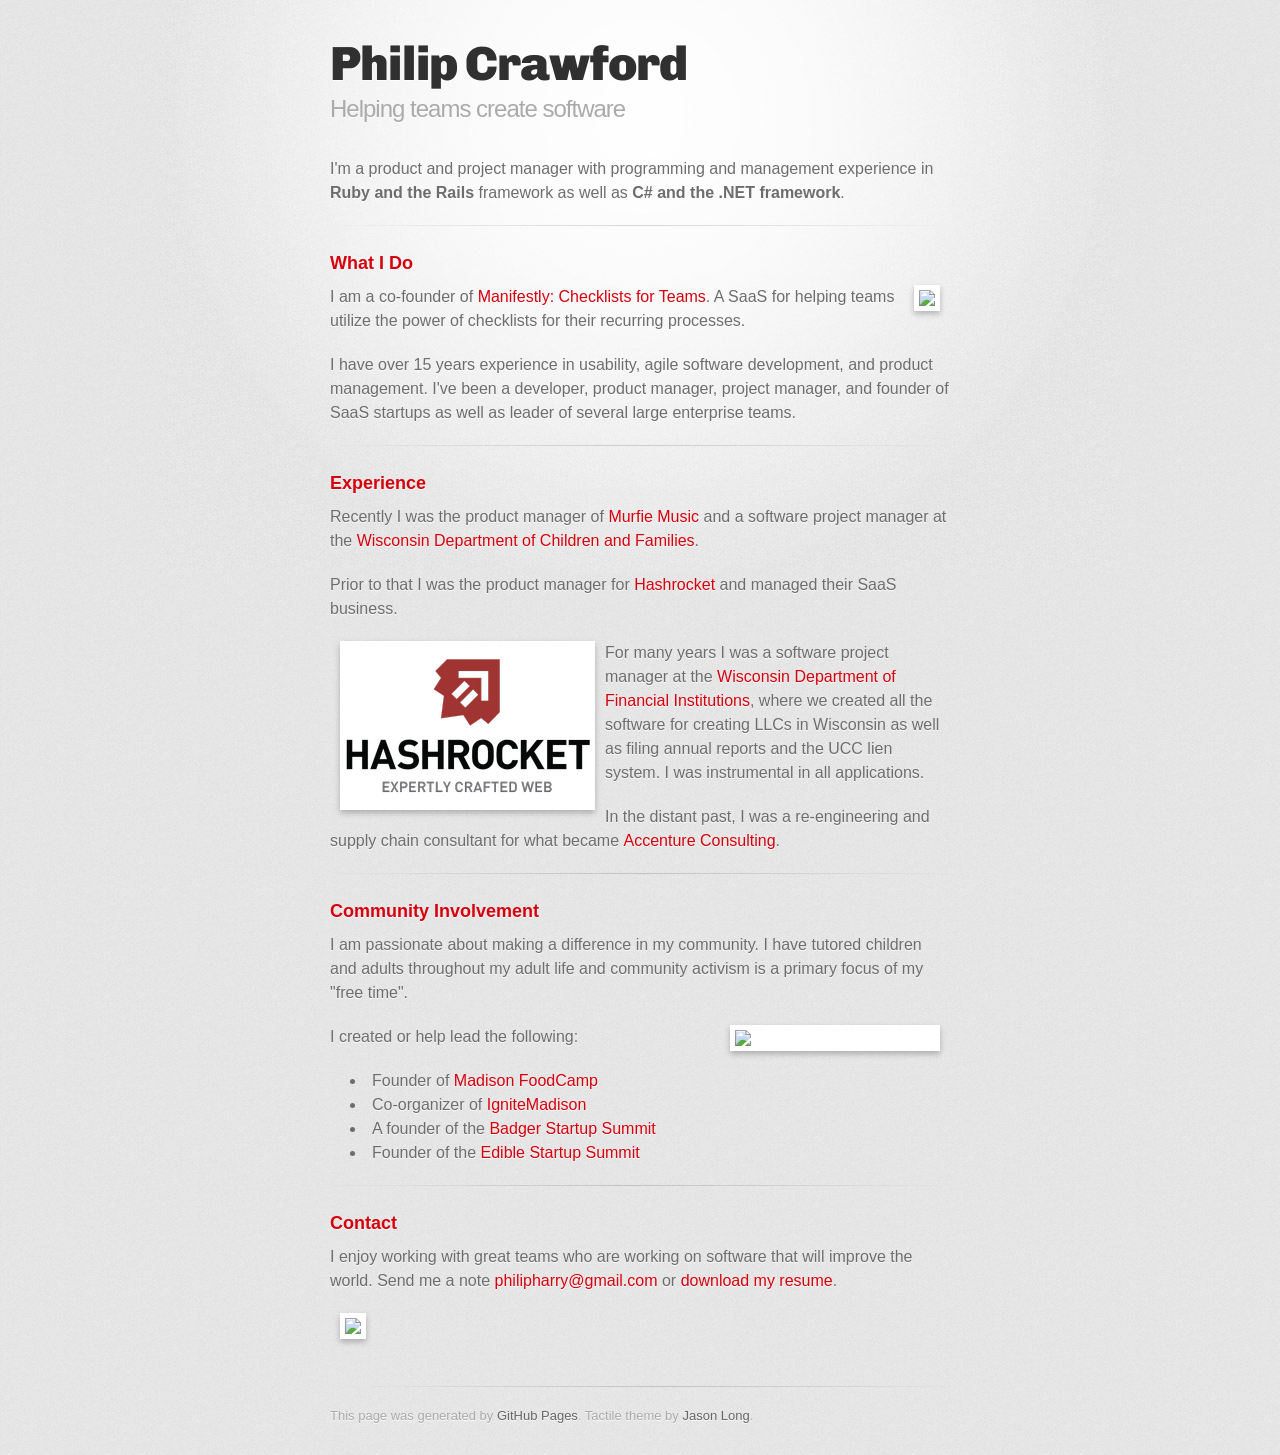
==== index.html @ 75bfcc60 "Update index.html" ====
<!DOCTYPE html>
<html>
  <head>
    <meta charset='utf-8'>
    <title>Philip H. Crawford</title>
    <meta name="description" content="Philip Crawford is a software product manager with experience building SaaS businesses and managing software development teams." />
    <meta http-equiv="X-UA-Compatible" content="chrome=1">
    <link href='https://fonts.googleapis.com/css?family=Chivo:900' rel='stylesheet' type='text/css'>
    <link rel="stylesheet" type="text/css" href="stylesheets/stylesheet.css" media="screen" />
    <link rel="stylesheet" type="text/css" href="stylesheets/pygment_trac.css" media="screen" />
    <link rel="stylesheet" type="text/css" href="stylesheets/print.css" media="print" />
    <!--[if lt IE 9]>
    <script src="//html5shiv.googlecode.com/svn/trunk/html5.js"></script>
    <![endif]-->
    <title>Philip Crawford</title>
    <style type="text/css">
    .polaroid {
      -webkit-transition: -webkit-transform .15s linear;
      -webkit-box-shadow: 0 3px 6px rgba(0,0,0,.25);
      -moz-box-shadow: 0 3px 6px rgba(0,0,0,.25);
      margin: 0 10px;
      padding: 5px;
      background-color: white;
    }
    </style>
  </head>

  <body>
    <div id="container">
      <div class="inner">

        <header>
          <h1>Philip Crawford</h1>
          <h2>Helping teams create software</h2>
        </header>

        <section id="main_content">


<p>I'm a product and project manager with programming and management experience in <strong>Ruby and the Rails</strong> framework as well as <strong>C# and the .NET framework</strong>.</p>
        </section>

        <hr>
        <section id="knowledge">
          <h3>
<a name="welcome" class="anchor" href="#welcome"><span class="octicon octicon-link"></span></a>What I Do</h3>
<a href="http://manifest.ly"><img class="polaroid" src="//s3.amazonaws.com/manifestly-assets/clipboard-logo.png" style="float:right"/></a>
<p>I am a co-founder of <a href="http://manifest.ly">Manifestly: Checklists for Teams</a>.  A SaaS for helping teams utilize the power of checklists for 
  their recurring processes.</p>
  <p>I have over 15 years experience in usability, agile software development, and product management.  I've been a developer, product manager, project manager, and founder of SaaS startups as well as leader of several large enterprise teams.</p>


        </section>

        <hr>
        <section id="experience">
          <h3>
<a name="welcome" class="anchor" href="#welcome"><span class="octicon octicon-link"></span></a>Experience</h3>

<p>Recently I was the product manager of <a href="https://www.murfie.com">Murfie Music</a> and a software project manager at the <a href="http://dcf.wi.gov">Wisconsin Department of Children and Families</a>.</p>
<p>Prior to that I was the product manager for <a href="http://hashrocket.com">Hashrocket</a> and managed their SaaS business.<p>
<a href="http://hashrocket.com"><img class="polaroid" src="/images/hashrocket.png" style="float:left"/></a>
<p>For many years I was a software project manager at the <a href="http://wdfi.org">Wisconsin Department of Financial Institutions</a>, where we created all the software for creating LLCs in Wisconsin as well as filing annual reports and the UCC lien system.  I was instrumental in all applications.</p>
<p>In the distant past, I was a re-engineering and supply chain consultant for what became <a href="http://accenture.com">Accenture Consulting</a>.</p>
        </section>

        <hr>
        <section id="experience">
          <h3>
<a name="welcome" class="anchor" href="#welcome"><span class="octicon octicon-link"></span></a>Community Involvement</h3>

<p>I am passionate about making a difference in my community.  I have tutored children and adults throughout my adult life and community activism is a primary focus of my "free time".</p>
<a href="http://www.madisonfoodcamp.org/"><img class="polaroid" src="//www.madisonfoodcamp.org/wp-content/uploads/2013/02/foodcamp_logo.png" width="200" style="float:right"/></a>
<p>I created or help lead the following:
  <ul>
    <li>Founder of <a href="http://madisonfoodcamp.org">Madison FoodCamp</a></li>
    <li>Co-organizer of <a href="http://IgniteMadison.org">IgniteMadison</a></li>
    <li>A founder of the <a href="http://badgerstartup.com/">Badger Startup Summit</a></li>
    <li>Founder of the <a href="http://ediblestartup.com/">Edible Startup Summit</a></li>
  </ul>
</p>
        </section>
        <hr>

        <section id="experience">
          <h3>
<a name="welcome" class="anchor" href="#welcome"><span class="octicon octicon-link"></span></a>Contact</h3>

<p>I enjoy working with great teams who are working on software that will improve the world. Send me a note <a href="mailto:philipharry@gmail.com">philipharry@gmail.com</a> or <a href="philip_crawford_resume.pdf">download my resume</a>.

</p>
<p><img class="polaroid" src="https://1.gravatar.com/avatar/c2364a84209fd7f40a9d77e5b11d5d2f?d=https%3A%2F%2Fidenticons.github.com%2F52bfa4d6570bb8d6271bb1e78f1464d7.png&r=x&s=330"/>
        </section>
        <footer>
          This page was generated by <a href="http://pages.github.com">GitHub Pages</a>. Tactile theme by <a href="https://twitter.com/jasonlong">Jason Long</a>.
        </footer>


      </div>
    </div>
  </body>
</html>
---- stylesheets/stylesheet.css ----
/* http://meyerweb.com/eric/tools/css/reset/
   v2.0 | 20110126
   License: none (public domain)
*/
html, body, div, span, applet, object, iframe,
h1, h2, h3, h4, h5, h6, p, blockquote, pre,
a, abbr, acronym, address, big, cite, code,
del, dfn, em, img, ins, kbd, q, s, samp,
small, strike, strong, sub, sup, tt, var,
b, u, i, center,
dl, dt, dd, ol, ul, li,
fieldset, form, label, legend,
table, caption, tbody, tfoot, thead, tr, th, td,
article, aside, canvas, details, embed,
figure, figcaption, footer, header, hgroup,
menu, nav, output, ruby, section, summary,
time, mark, audio, video {
	margin: 0;
	padding: 0;
	border: 0;
	font-size: 100%;
	font: inherit;
	vertical-align: baseline;
}
/* HTML5 display-role reset for older browsers */
article, aside, details, figcaption, figure,
footer, header, hgroup, menu, nav, section {
	display: block;
}
body {
	line-height: 1;
}
ol, ul {
	list-style: none;
}
blockquote, q {
	quotes: none;
}
blockquote:before, blockquote:after,
q:before, q:after {
	content: '';
	content: none;
}
table {
	border-collapse: collapse;
	border-spacing: 0;
}

/* LAYOUT STYLES */
body {
  font-size: 1em;
  line-height: 1.5;
  background: #e7e7e7 url(../images/body-bg.png) 0 0 repeat;
  font-family: 'Helvetica Neue', Helvetica, Arial, serif;
  text-shadow: 0 1px 0 rgba(255, 255, 255, 0.8);
  color: #6d6d6d;
}

a {
  color: #d5000d;
}
a:hover {
  color: #c5000c;
}

header {
  padding-top: 35px;
  padding-bottom: 25px;
}

header h1 {
  font-family: 'Chivo', 'Helvetica Neue', Helvetica, Arial, serif; font-weight: 900;
  letter-spacing: -1px;
  font-size: 48px;
  color: #303030;
  line-height: 1.2;
}

header h2 {
  letter-spacing: -1px;
  font-size: 24px;
  color: #aaa;
  font-weight: normal;
  line-height: 1.3;
}

#container {
  background: transparent url(../images/highlight-bg.jpg) 50% 0 no-repeat;
  min-height: 595px;
}

.inner {
  width: 620px;
  margin: 0 auto;
}

#container .inner img {
  max-width: 100%;
}

#downloads {
  margin-bottom: 40px;
}

a.button {
  -moz-border-radius: 30px;
  -webkit-border-radius: 30px;
  border-radius: 30px;
  border-top: solid 1px #cbcbcb;
  border-left: solid 1px #b7b7b7;
  border-right: solid 1px #b7b7b7;
  border-bottom: solid 1px #b3b3b3;
  color: #303030;
  line-height: 25px;
  font-weight: bold;
  font-size: 15px;
  padding: 12px 8px 12px 8px;
  display: block;
  float: left;
  width: 179px;
  margin-right: 14px;
  background: #fdfdfd; /* Old browsers */
  background: -moz-linear-gradient(top,  #fdfdfd 0%, #f2f2f2 100%); /* FF3.6+ */
  background: -webkit-gradient(linear, left top, left bottom, color-stop(0%,#fdfdfd), color-stop(100%,#f2f2f2)); /* Chrome,Safari4+ */
  background: -webkit-linear-gradient(top,  #fdfdfd 0%,#f2f2f2 100%); /* Chrome10+,Safari5.1+ */
  background: -o-linear-gradient(top,  #fdfdfd 0%,#f2f2f2 100%); /* Opera 11.10+ */
  background: -ms-linear-gradient(top,  #fdfdfd 0%,#f2f2f2 100%); /* IE10+ */
  background: linear-gradient(top,  #fdfdfd 0%,#f2f2f2 100%); /* W3C */
  filter: progid:DXImageTransform.Microsoft.gradient( startColorstr='#fdfdfd', endColorstr='#f2f2f2',GradientType=0 ); /* IE6-9 */
  -webkit-box-shadow: 10px 10px 5px #888;
  -moz-box-shadow: 10px 10px 5px #888;
  box-shadow: 0px 1px 5px #e8e8e8;
}
a.button:hover {
  border-top: solid 1px #b7b7b7;
  border-left: solid 1px #b3b3b3;
  border-right: solid 1px #b3b3b3;
  border-bottom: solid 1px #b3b3b3;
  background: #fafafa; /* Old browsers */
  background: -moz-linear-gradient(top,  #fdfdfd 0%, #f6f6f6 100%); /* FF3.6+ */
  background: -webkit-gradient(linear, left top, left bottom, color-stop(0%,#fdfdfd), color-stop(100%,#f6f6f6)); /* Chrome,Safari4+ */
  background: -webkit-linear-gradient(top,  #fdfdfd 0%,#f6f6f6 100%); /* Chrome10+,Safari5.1+ */
  background: -o-linear-gradient(top,  #fdfdfd 0%,#f6f6f6 100%); /* Opera 11.10+ */
  background: -ms-linear-gradient(top,  #fdfdfd 0%,#f6f6f6 100%); /* IE10+ */
  background: linear-gradient(top,  #fdfdfd 0%,#f6f6f6, 100%); /* W3C */
  filter: progid:DXImageTransform.Microsoft.gradient( startColorstr='#fdfdfd', endColorstr='#f6f6f6',GradientType=0 ); /* IE6-9 */
}

a.button span {
  padding-left: 50px;
  display: block;
  height: 23px;
}

#download-zip span {
  background: transparent url(../images/zip-icon.png) 12px 50% no-repeat;
}
#download span {
  background: transparent url(../images/download.gif) 12px 50% no-repeat;
}
#view-on-github span {
  background: transparent url(../images/octocat-icon.png) 12px 50% no-repeat;
}
#view-on-github {
  margin-right: 0;
}

code, pre {
  font-family: Monaco, "Bitstream Vera Sans Mono", "Lucida Console", Terminal;
  color: #222;
  margin-bottom: 30px;
  font-size: 14px;
}

code {
  background-color: #f2f2f2;
  border: solid 1px #ddd;
  padding: 0 3px;
}

pre {
  padding: 20px;
  background: #303030;
  color: #f2f2f2;
  text-shadow: none;
  overflow: auto;
}
pre code {
  color: #f2f2f2;
  background-color: #303030;
  border: none;
  padding: 0;
}

ul, ol, dl {
  margin-bottom: 20px;
}


/* COMMON STYLES */

hr {
  height: 1px;
  line-height: 1px;
  margin-top: 1em;
  padding-bottom: 1em;
  border: none;
  background: transparent url('../images/hr.png') 50% 0 no-repeat;
}

strong {
  font-weight: bold;
}

em {
  font-style: italic;
}

table {
  width: 100%;
  border: 1px solid #ebebeb;
}

th {
  font-weight: 500;
}

td {
  border: 1px solid #ebebeb;
  text-align: center;
  font-weight: 300;
}

form {
  background: #f2f2f2;
  padding: 20px;

}


/* GENERAL ELEMENT TYPE STYLES */

h1 {
  font-size: 32px;
}

h2 {
  font-size: 22px;
  font-weight: bold;
  color: #303030;
  margin-bottom: 8px;
}

h3 {
  color: #d5000d;
  font-size: 18px;
  font-weight: bold;
  margin-bottom: 8px;
}

h4 {
  font-size: 16px;
  color: #303030;
  font-weight: bold;
}

h5 {
  font-size: 1em;
  color: #303030;
}

h6 {
  font-size: .8em;
  color: #303030;
}

p {
  font-weight: 300;
  margin-bottom: 20px;
}

a {
  text-decoration: none;
}

p a {
  font-weight: 400;
}

blockquote {
  font-size: 1.6em;
  border-left: 10px solid #e9e9e9;
  margin-bottom: 20px;
  padding: 0 0 0 30px;
}

ul li {
  list-style: disc inside;
  padding-left: 20px;
}

ol li {
  list-style: decimal inside;
  padding-left: 3px;
}

dl dt {
  color: #303030;
}

footer {
  background: transparent url('../images/hr.png') 0 0 no-repeat;
  margin-top: 40px;
  padding-top: 20px;
  padding-bottom: 30px;
  font-size: 13px;
  color: #aaa;
}

footer a {
  color: #666;
}
footer a:hover {
  color: #444;
}

/* MISC */
.clearfix:after {
  clear: both;
  content: '.';
  display: block;
  visibility: hidden;
  height: 0;
}

.clearfix {display: inline-block;}
* html .clearfix {height: 1%;}
.clearfix {display: block;}

/* #Media Queries
================================================== */

/* Smaller than standard 960 (devices and browsers) */
@media only screen and (max-width: 959px) {}

/* Tablet Portrait size to standard 960 (devices and browsers) */
@media only screen and (min-width: 768px) and (max-width: 959px) {}

/* All Mobile Sizes (devices and browser) */
@media only screen and (max-width: 767px) {
  header {
    padding-top: 10px;
    padding-bottom: 10px;
  }
  #downloads {
    margin-bottom: 25px;
  }
  #download-zip, #download-tar-gz {
    display: none;
  }
  .inner {
    width: 94%;
    margin: 0 auto;
  }
}

/* Mobile Landscape Size to Tablet Portrait (devices and browsers) */
@media only screen and (min-width: 480px) and (max-width: 767px) {}

/* Mobile Portrait Size to Mobile Landscape Size (devices and browsers) */
@media only screen and (max-width: 479px) {}
---- stylesheets/pygment_trac.css ----
.highlight  { background: #ffffff; }
.highlight .c { color: #999988; font-style: italic } /* Comment */
.highlight .err { color: #a61717; background-color: #e3d2d2 } /* Error */
.highlight .k { font-weight: bold } /* Keyword */
.highlight .o { font-weight: bold } /* Operator */
.highlight .cm { color: #999988; font-style: italic } /* Comment.Multiline */
.highlight .cp { color: #999999; font-weight: bold } /* Comment.Preproc */
.highlight .c1 { color: #999988; font-style: italic } /* Comment.Single */
.highlight .cs { color: #999999; font-weight: bold; font-style: italic } /* Comment.Special */
.highlight .gd { color: #000000; background-color: #ffdddd } /* Generic.Deleted */
.highlight .gd .x { color: #000000; background-color: #ffaaaa } /* Generic.Deleted.Specific */
.highlight .ge { font-style: italic } /* Generic.Emph */
.highlight .gr { color: #aa0000 } /* Generic.Error */
.highlight .gh { color: #999999 } /* Generic.Heading */
.highlight .gi { color: #000000; background-color: #ddffdd } /* Generic.Inserted */
.highlight .gi .x { color: #000000; background-color: #aaffaa } /* Generic.Inserted.Specific */
.highlight .go { color: #888888 } /* Generic.Output */
.highlight .gp { color: #555555 } /* Generic.Prompt */
.highlight .gs { font-weight: bold } /* Generic.Strong */
.highlight .gu { color: #800080; font-weight: bold; } /* Generic.Subheading */
.highlight .gt { color: #aa0000 } /* Generic.Traceback */
.highlight .kc { font-weight: bold } /* Keyword.Constant */
.highlight .kd { font-weight: bold } /* Keyword.Declaration */
.highlight .kn { font-weight: bold } /* Keyword.Namespace */
.highlight .kp { font-weight: bold } /* Keyword.Pseudo */
.highlight .kr { font-weight: bold } /* Keyword.Reserved */
.highlight .kt { color: #445588; font-weight: bold } /* Keyword.Type */
.highlight .m { color: #009999 } /* Literal.Number */
.highlight .s { color: #d14 } /* Literal.String */
.highlight .na { color: #008080 } /* Name.Attribute */
.highlight .nb { color: #0086B3 } /* Name.Builtin */
.highlight .nc { color: #445588; font-weight: bold } /* Name.Class */
.highlight .no { color: #008080 } /* Name.Constant */
.highlight .ni { color: #800080 } /* Name.Entity */
.highlight .ne { color: #990000; font-weight: bold } /* Name.Exception */
.highlight .nf { color: #990000; font-weight: bold } /* Name.Function */
.highlight .nn { color: #555555 } /* Name.Namespace */
.highlight .nt { color: #000080 } /* Name.Tag */
.highlight .nv { color: #008080 } /* Name.Variable */
.highlight .ow { font-weight: bold } /* Operator.Word */
.highlight .w { color: #bbbbbb } /* Text.Whitespace */
.highlight .mf { color: #009999 } /* Literal.Number.Float */
.highlight .mh { color: #009999 } /* Literal.Number.Hex */
.highlight .mi { color: #009999 } /* Literal.Number.Integer */
.highlight .mo { color: #009999 } /* Literal.Number.Oct */
.highlight .sb { color: #d14 } /* Literal.String.Backtick */
.highlight .sc { color: #d14 } /* Literal.String.Char */
.highlight .sd { color: #d14 } /* Literal.String.Doc */
.highlight .s2 { color: #d14 } /* Literal.String.Double */
.highlight .se { color: #d14 } /* Literal.String.Escape */
.highlight .sh { color: #d14 } /* Literal.String.Heredoc */
.highlight .si { color: #d14 } /* Literal.String.Interpol */
.highlight .sx { color: #d14 } /* Literal.String.Other */
.highlight .sr { color: #009926 } /* Literal.String.Regex */
.highlight .s1 { color: #d14 } /* Literal.String.Single */
.highlight .ss { color: #990073 } /* Literal.String.Symbol */
.highlight .bp { color: #999999 } /* Name.Builtin.Pseudo */
.highlight .vc { color: #008080 } /* Name.Variable.Class */
.highlight .vg { color: #008080 } /* Name.Variable.Global */
.highlight .vi { color: #008080 } /* Name.Variable.Instance */
.highlight .il { color: #009999 } /* Literal.Number.Integer.Long */

.type-csharp .highlight .k { color: #0000FF }
.type-csharp .highlight .kt { color: #0000FF }
.type-csharp .highlight .nf { color: #000000; font-weight: normal }
.type-csharp .highlight .nc { color: #2B91AF }
.type-csharp .highlight .nn { color: #000000 }
.type-csharp .highlight .s { color: #A31515 }
.type-csharp .highlight .sc { color: #A31515 }
---- stylesheets/print.css ----
html, body, div, span, applet, object, iframe,
h1, h2, h3, h4, h5, h6, p, blockquote, pre,
a, abbr, acronym, address, big, cite, code,
del, dfn, em, img, ins, kbd, q, s, samp,
small, strike, strong, sub, sup, tt, var,
b, u, i, center,
dl, dt, dd, ol, ul, li,
fieldset, form, label, legend,
table, caption, tbody, tfoot, thead, tr, th, td,
article, aside, canvas, details, embed, 
figure, figcaption, footer, header, hgroup, 
menu, nav, output, ruby, section, summary,
time, mark, audio, video {
  margin: 0;
  padding: 0;
  border: 0;
  font-size: 100%;
  font: inherit;
  vertical-align: baseline;
}
/* HTML5 display-role reset for older browsers */
article, aside, details, figcaption, figure, 
footer, header, hgroup, menu, nav, section {
  display: block;
}
body {
  line-height: 1;
}
ol, ul {
  list-style: none;
}
blockquote, q {
  quotes: none;
}
blockquote:before, blockquote:after,
q:before, q:after {
  content: '';
  content: none;
}
table {
  border-collapse: collapse;
  border-spacing: 0;
}
body {
  font-size: 13px;
  line-height: 1.5; 
  font-family: 'Helvetica Neue', Helvetica, Arial, serif;
  color: #000;
}

a {
  color: #d5000d;
  font-weight: bold;
}

header {
  padding-top: 35px;
  padding-bottom: 10px;
}

header h1 {
  font-weight: bold;
  letter-spacing: -1px;
  font-size: 48px;
  color: #303030;
  line-height: 1.2;
}

header h2 {
  letter-spacing: -1px;
  font-size: 24px;
  color: #aaa;
  font-weight: normal;
  line-height: 1.3;
}
#downloads {
  display: none;
}
#main_content {
  padding-top: 20px;
}

code, pre {
  font-family: Monaco, "Bitstream Vera Sans Mono", "Lucida Console", Terminal;
  color: #222;
  margin-bottom: 30px;
  font-size: 12px;
}

code {
  padding: 0 3px;
}

pre {
  border: solid 1px #ddd;
  padding: 20px;
  overflow: auto;
}
pre code {
  padding: 0;
}

ul, ol, dl {
  margin-bottom: 20px;
}


/* COMMON STYLES */

table {
  width: 100%;
  border: 1px solid #ebebeb;
}

th {
  font-weight: 500;
}

td {
  border: 1px solid #ebebeb;
  text-align: center; 
  font-weight: 300;
}

form {
  background: #f2f2f2;
  padding: 20px;
  
}


/* GENERAL ELEMENT TYPE STYLES */

h1 {
  font-size: 2.8em;
} 

h2 {
  font-size: 22px;
  font-weight: bold;
  color: #303030;
  margin-bottom: 8px;
} 

h3 {
  color: #d5000d;
  font-size: 18px;
  font-weight: bold;
  margin-bottom: 8px;
} 
 
h4 {
  font-size: 16px;
  color: #303030;
  font-weight: bold;
} 

h5 {
  font-size: 1em;
  color: #303030;
} 

h6 {
  font-size: .8em;
  color: #303030;
} 

p {
  font-weight: 300;
  margin-bottom: 20px;
}
 
a {
  text-decoration: none;
}

p a {
  font-weight: 400;
}

blockquote {
  font-size: 1.6em;
  border-left: 10px solid #e9e9e9;
  margin-bottom: 20px;
  padding: 0 0 0 30px;
}

ul li {
  list-style: disc inside;
  padding-left: 20px;
}

ol li {
  list-style: decimal inside;
  padding-left: 3px;
}

dl dd {
  font-style: italic;
  font-weight: 100;
}

footer {
  margin-top: 40px;
  padding-top: 20px;
  padding-bottom: 30px;
  font-size: 13px;
  color: #aaa;
}

footer a {
  color: #666;
}

/* MISC */
.clearfix:after {
  clear: both;
  content: '.';
  display: block;
  visibility: hidden;
  height: 0;
}

.clearfix {display: inline-block;}
* html .clearfix {height: 1%;}
.clearfix {display: block;}
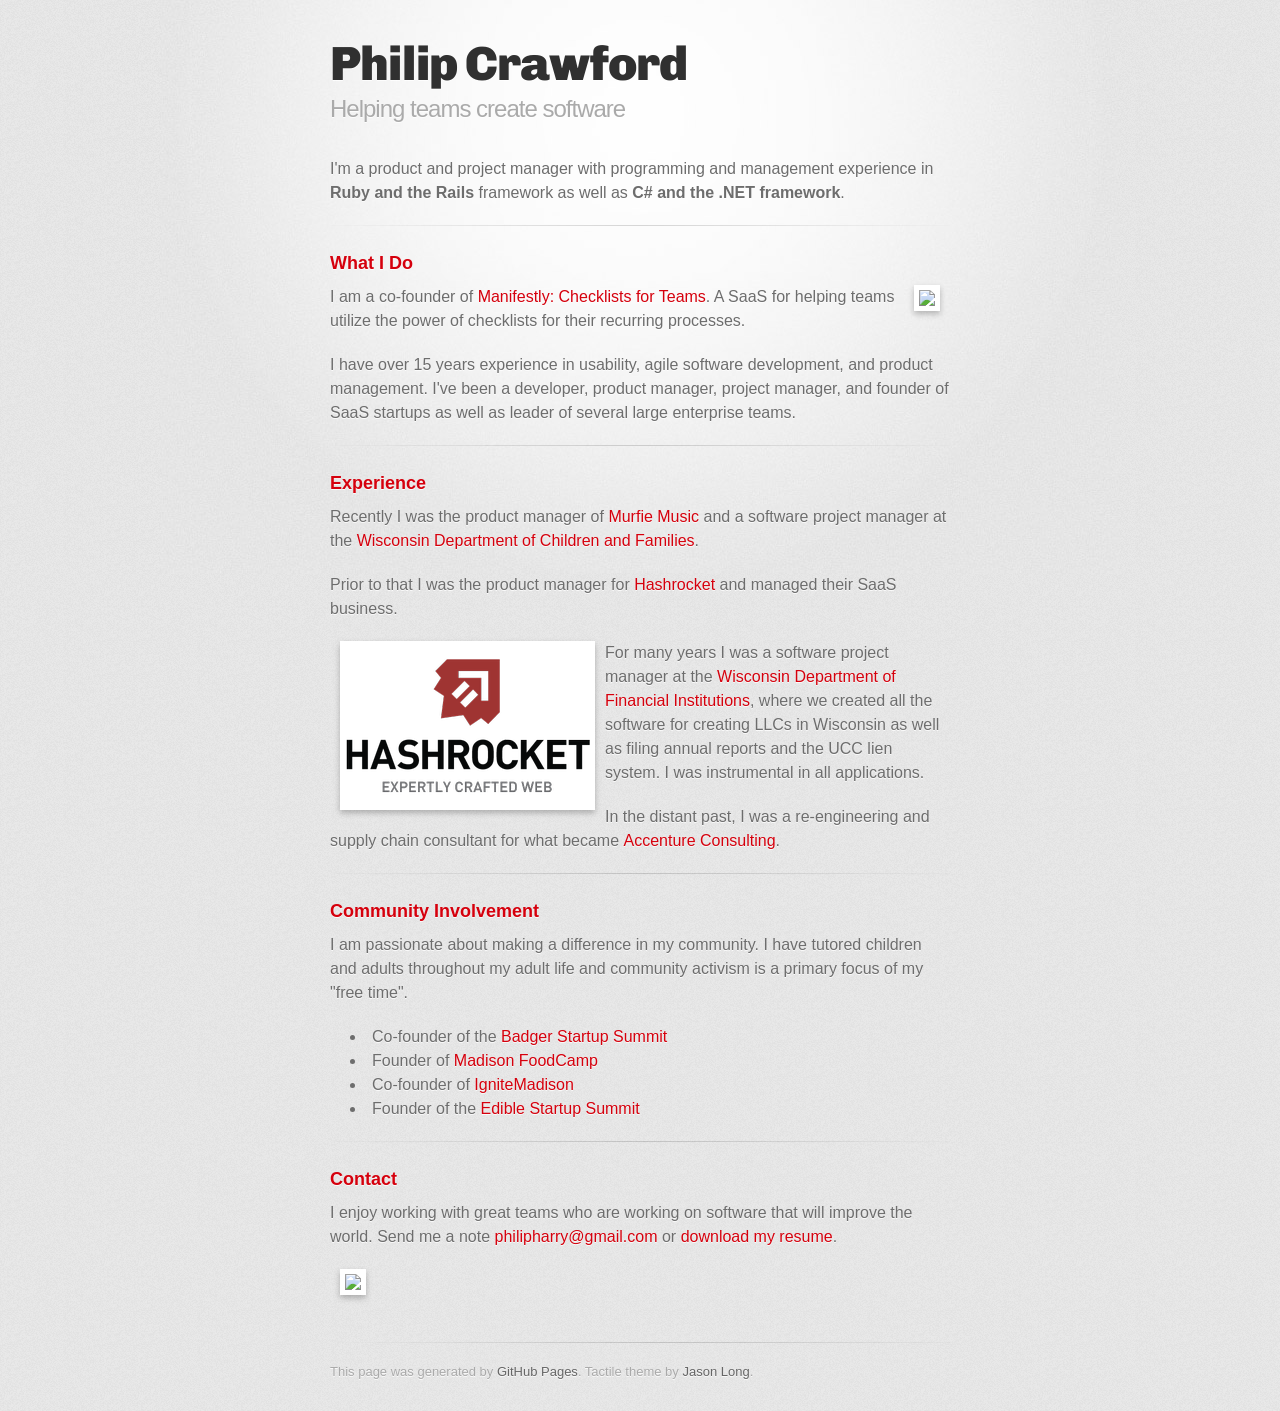
==== commit 8badd9b1: "Update index.html" ====
--- a/index.html
+++ b/index.html
@@ -70,15 +70,14 @@
 <a name="welcome" class="anchor" href="#welcome"><span class="octicon octicon-link"></span></a>Community Involvement</h3>
 
 <p>I am passionate about making a difference in my community.  I have tutored children and adults throughout my adult life and community activism is a primary focus of my "free time".</p>
-<a href="http://www.madisonfoodcamp.org/"><img class="polaroid" src="//www.madisonfoodcamp.org/wp-content/uploads/2013/02/foodcamp_logo.png" width="200" style="float:right"/></a>
-<p>I created or help lead the following:
+
   <ul>
+    <li>Co-founder of the <a href="http://badgerstartup.com/">Badger Startup Summit</a></li>
     <li>Founder of <a href="http://madisonfoodcamp.org">Madison FoodCamp</a></li>
-    <li>Co-organizer of <a href="http://IgniteMadison.org">IgniteMadison</a></li>
-    <li>A founder of the <a href="http://badgerstartup.com/">Badger Startup Summit</a></li>
+    <li>Co-founder of <a href="http://IgniteMadison.org">IgniteMadison</a></li>
     <li>Founder of the <a href="http://ediblestartup.com/">Edible Startup Summit</a></li>
   </ul>
-</p>
+
         </section>
         <hr>
 
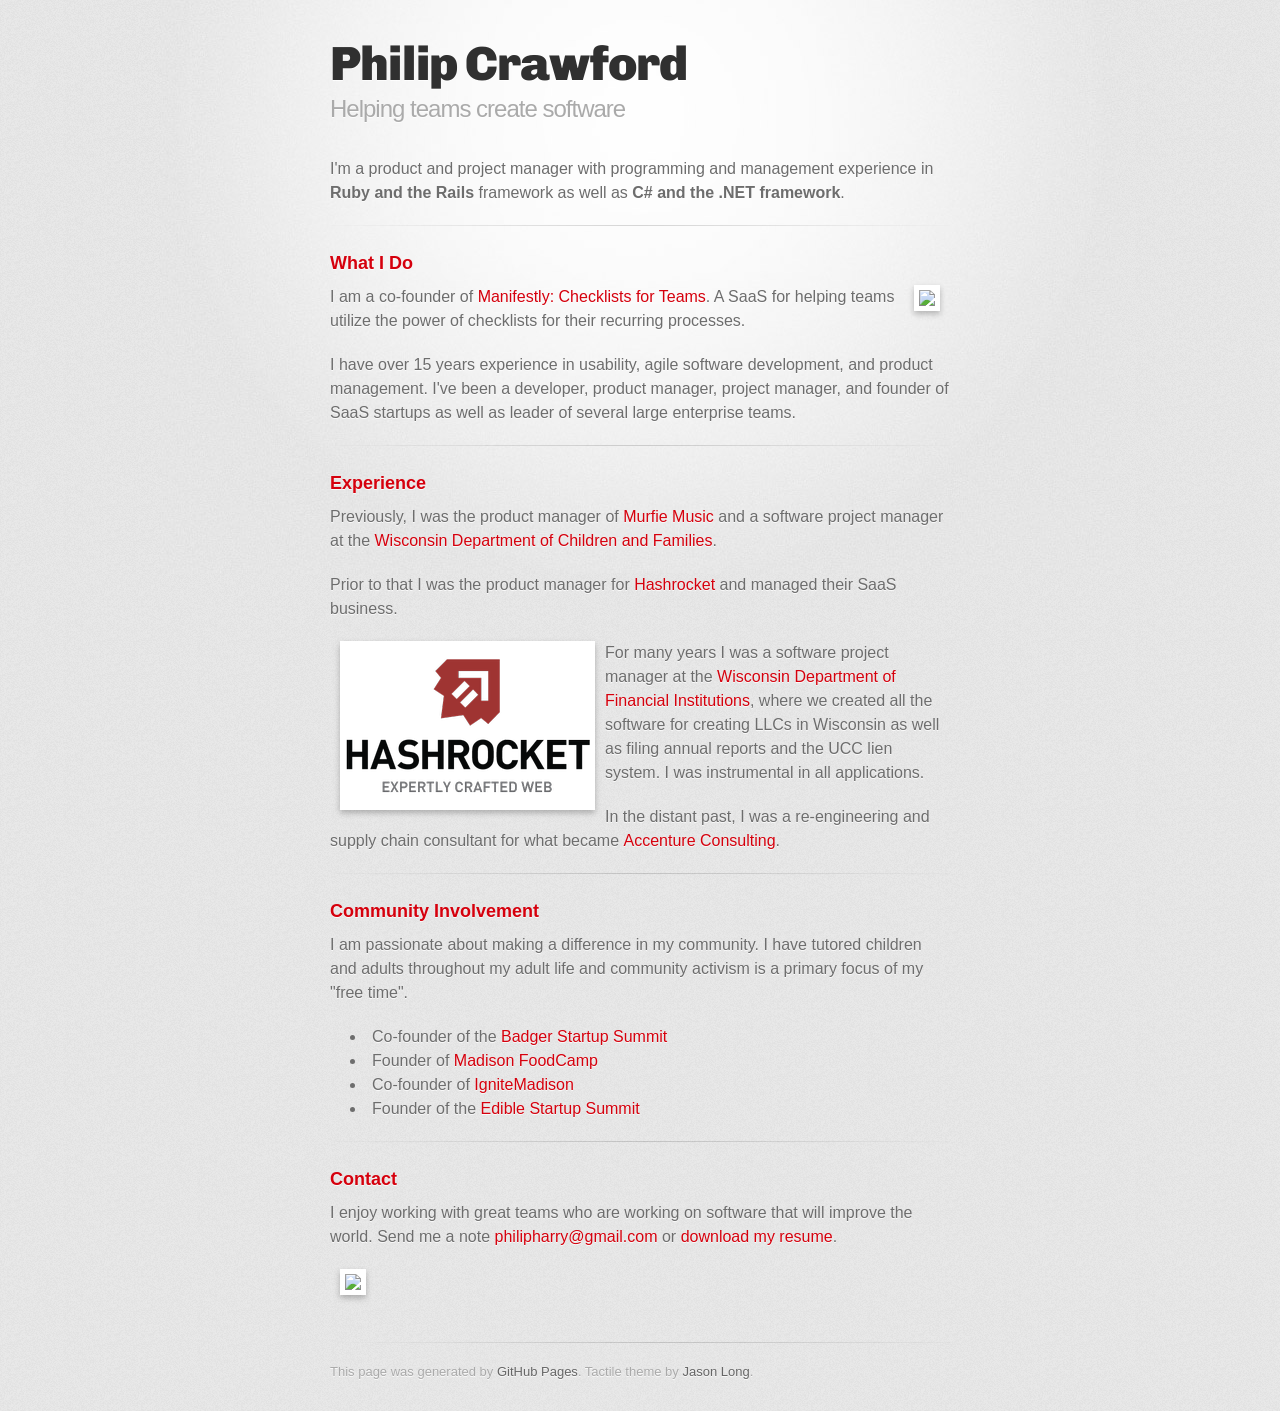
==== commit 573f4ddb: "Update index.html" ====
--- a/index.html
+++ b/index.html
@@ -57,7 +57,7 @@
           <h3>
 <a name="welcome" class="anchor" href="#welcome"><span class="octicon octicon-link"></span></a>Experience</h3>
 
-<p>Recently I was the product manager of <a href="https://www.murfie.com">Murfie Music</a> and a software project manager at the <a href="http://dcf.wi.gov">Wisconsin Department of Children and Families</a>.</p>
+<p>Previously, I was the product manager of <a href="https://www.murfie.com">Murfie Music</a> and a software project manager at the <a href="http://dcf.wi.gov">Wisconsin Department of Children and Families</a>.</p>
 <p>Prior to that I was the product manager for <a href="http://hashrocket.com">Hashrocket</a> and managed their SaaS business.<p>
 <a href="http://hashrocket.com"><img class="polaroid" src="/images/hashrocket.png" style="float:left"/></a>
 <p>For many years I was a software project manager at the <a href="http://wdfi.org">Wisconsin Department of Financial Institutions</a>, where we created all the software for creating LLCs in Wisconsin as well as filing annual reports and the UCC lien system.  I was instrumental in all applications.</p>
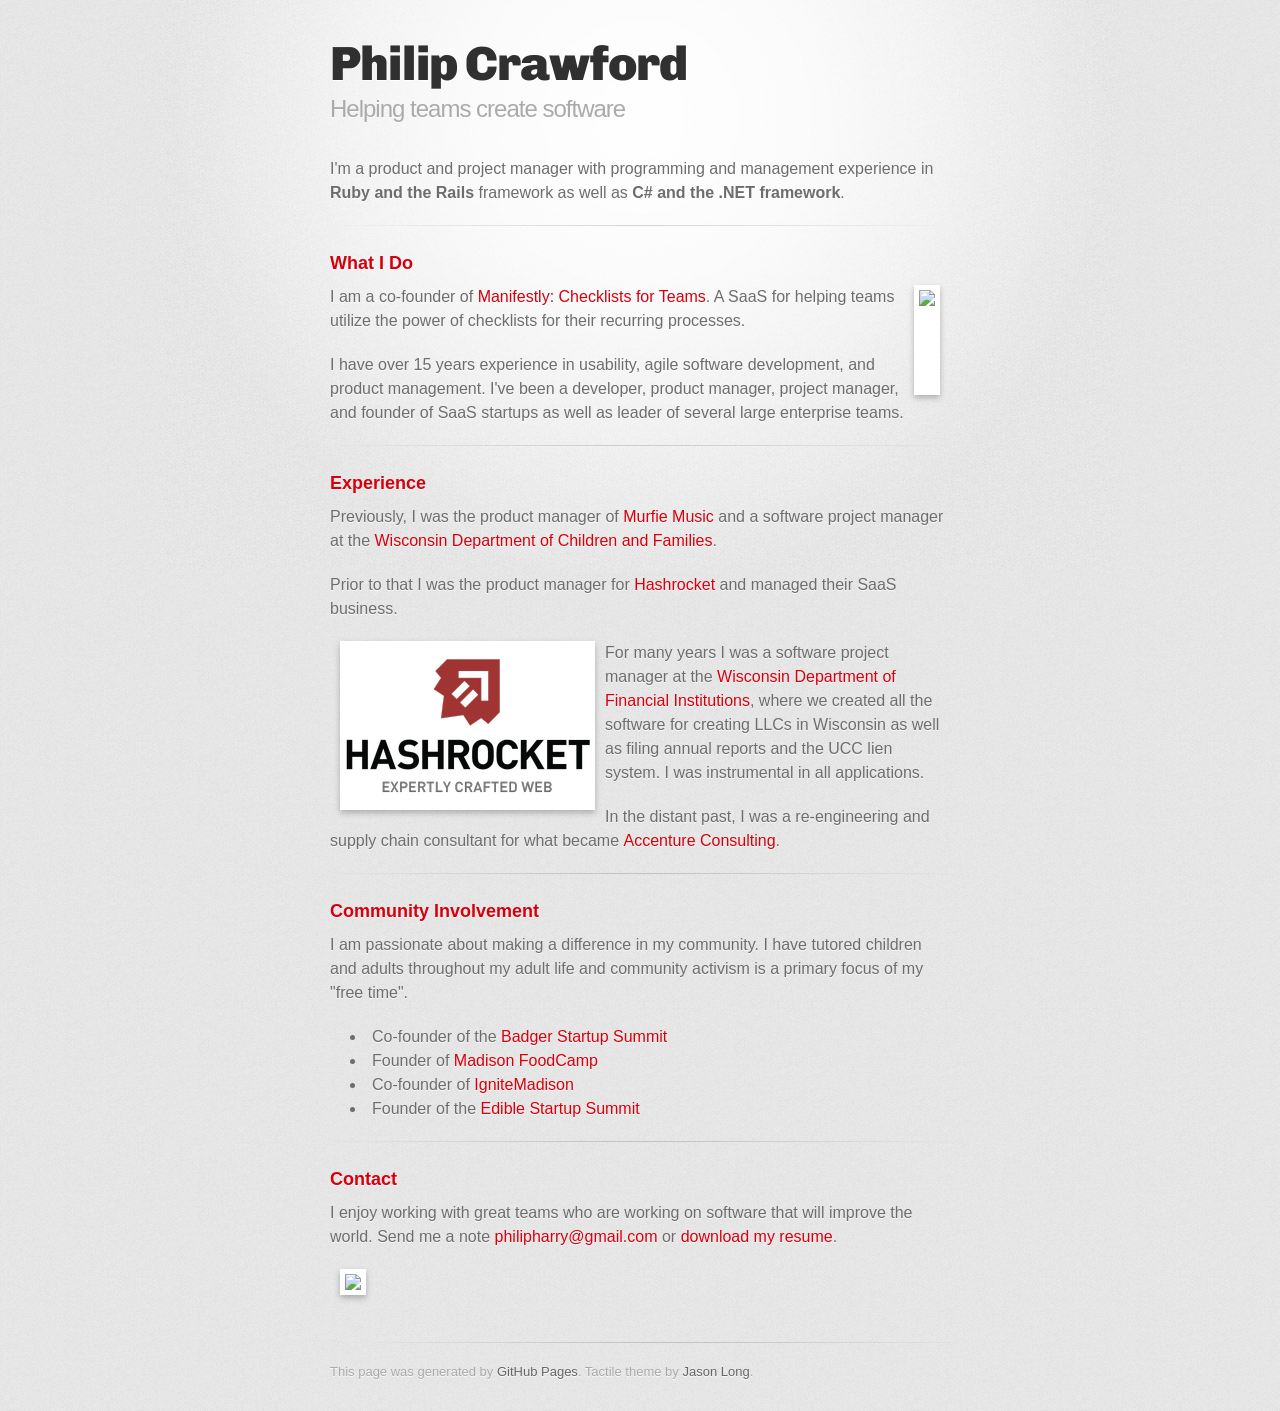
==== commit e124aea5: "Update index.html" ====
--- a/index.html
+++ b/index.html
@@ -44,7 +44,7 @@
         <section id="knowledge">
           <h3>
 <a name="welcome" class="anchor" href="#welcome"><span class="octicon octicon-link"></span></a>What I Do</h3>
-<a href="http://manifest.ly"><img class="polaroid" src="//s3.amazonaws.com/manifestly-assets/clipboard-logo.png" style="float:right"/></a>
+<a href="http://manifest.ly"><img class="polaroid" src="//s3.amazonaws.com/manifestly-assets/logo.png" style="float:right" height="100px" /></a>
 <p>I am a co-founder of <a href="http://manifest.ly">Manifestly: Checklists for Teams</a>.  A SaaS for helping teams utilize the power of checklists for 
   their recurring processes.</p>
   <p>I have over 15 years experience in usability, agile software development, and product management.  I've been a developer, product manager, project manager, and founder of SaaS startups as well as leader of several large enterprise teams.</p>
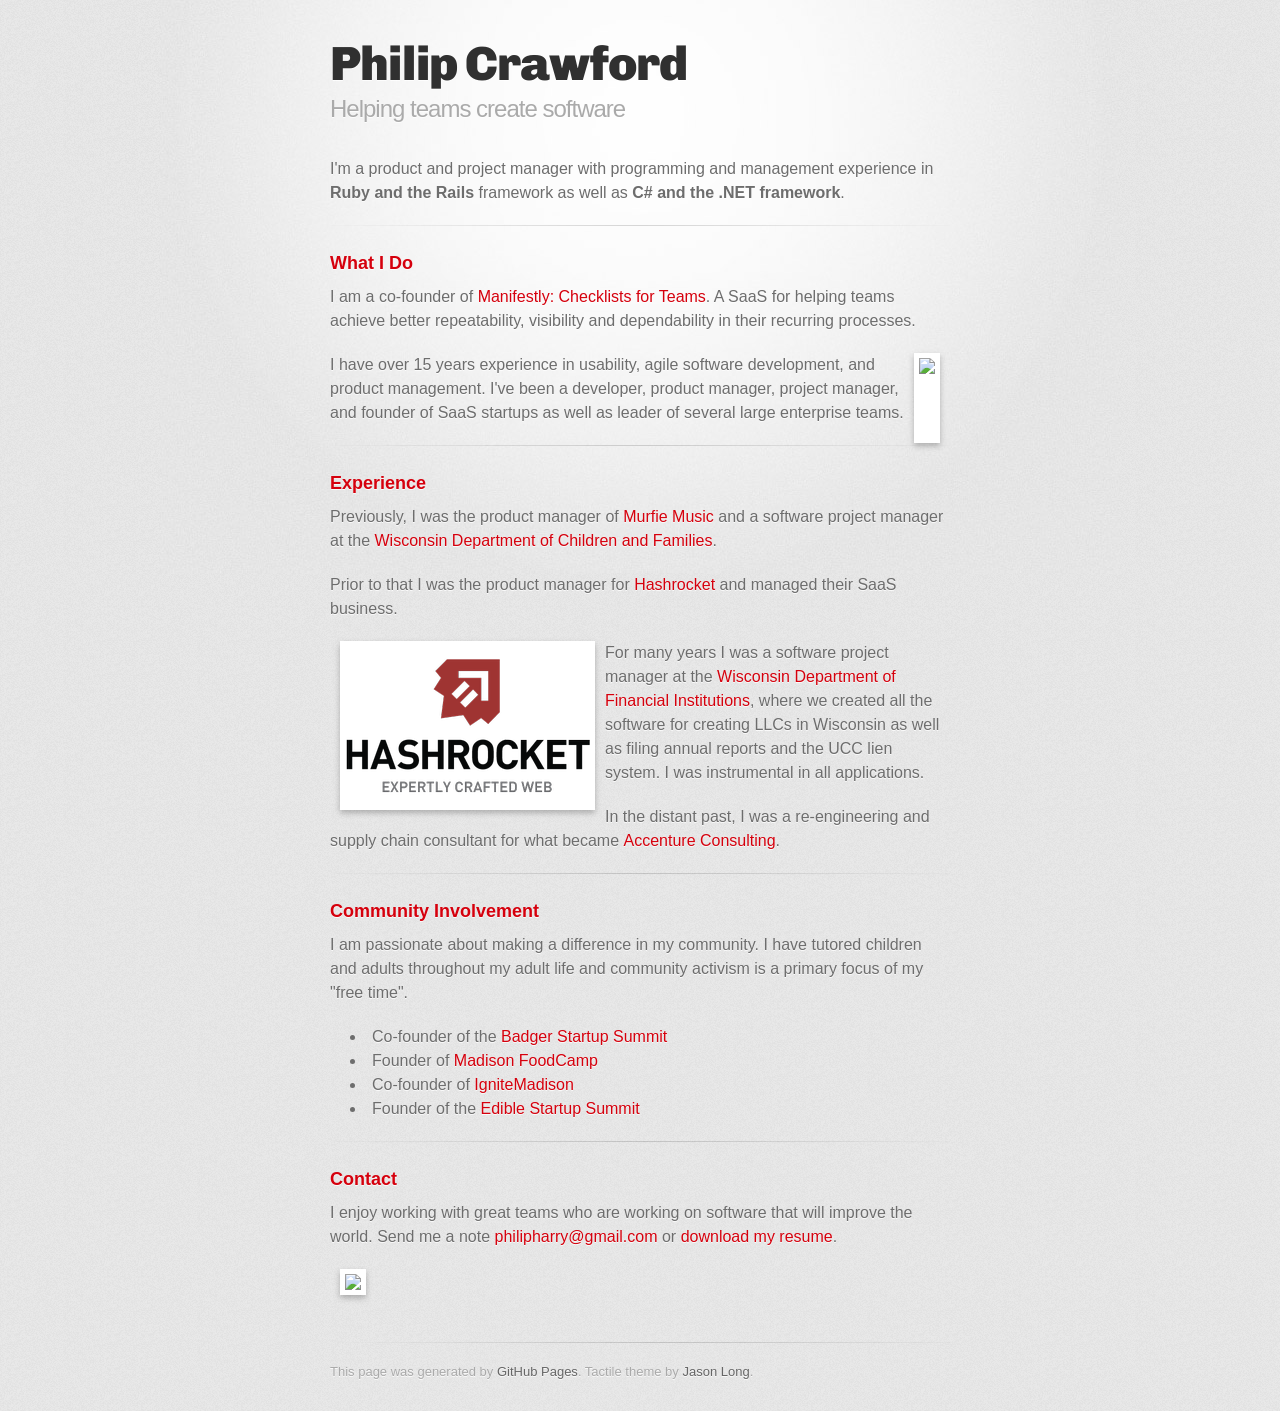
==== commit 0e10007a: "Update index.html" ====
--- a/index.html
+++ b/index.html
@@ -44,9 +44,7 @@
         <section id="knowledge">
           <h3>
 <a name="welcome" class="anchor" href="#welcome"><span class="octicon octicon-link"></span></a>What I Do</h3>
-<a href="http://manifest.ly"><img class="polaroid" src="//s3.amazonaws.com/manifestly-assets/logo.png" style="float:right" height="100px" /></a>
-<p>I am a co-founder of <a href="http://manifest.ly">Manifestly: Checklists for Teams</a>.  A SaaS for helping teams utilize the power of checklists for 
-  their recurring processes.</p>
+<p>I am a co-founder of <a href="http://manifest.ly">Manifestly: Checklists for Teams</a>.  A SaaS for helping teams achieve better repeatability, visibility and dependability in their recurring processes.</p><a href="http://manifest.ly"><img class="polaroid" src="//s3.amazonaws.com/manifestly-assets/logo.png" style="float:right" height="80px" /></a>
   <p>I have over 15 years experience in usability, agile software development, and product management.  I've been a developer, product manager, project manager, and founder of SaaS startups as well as leader of several large enterprise teams.</p>
 
 
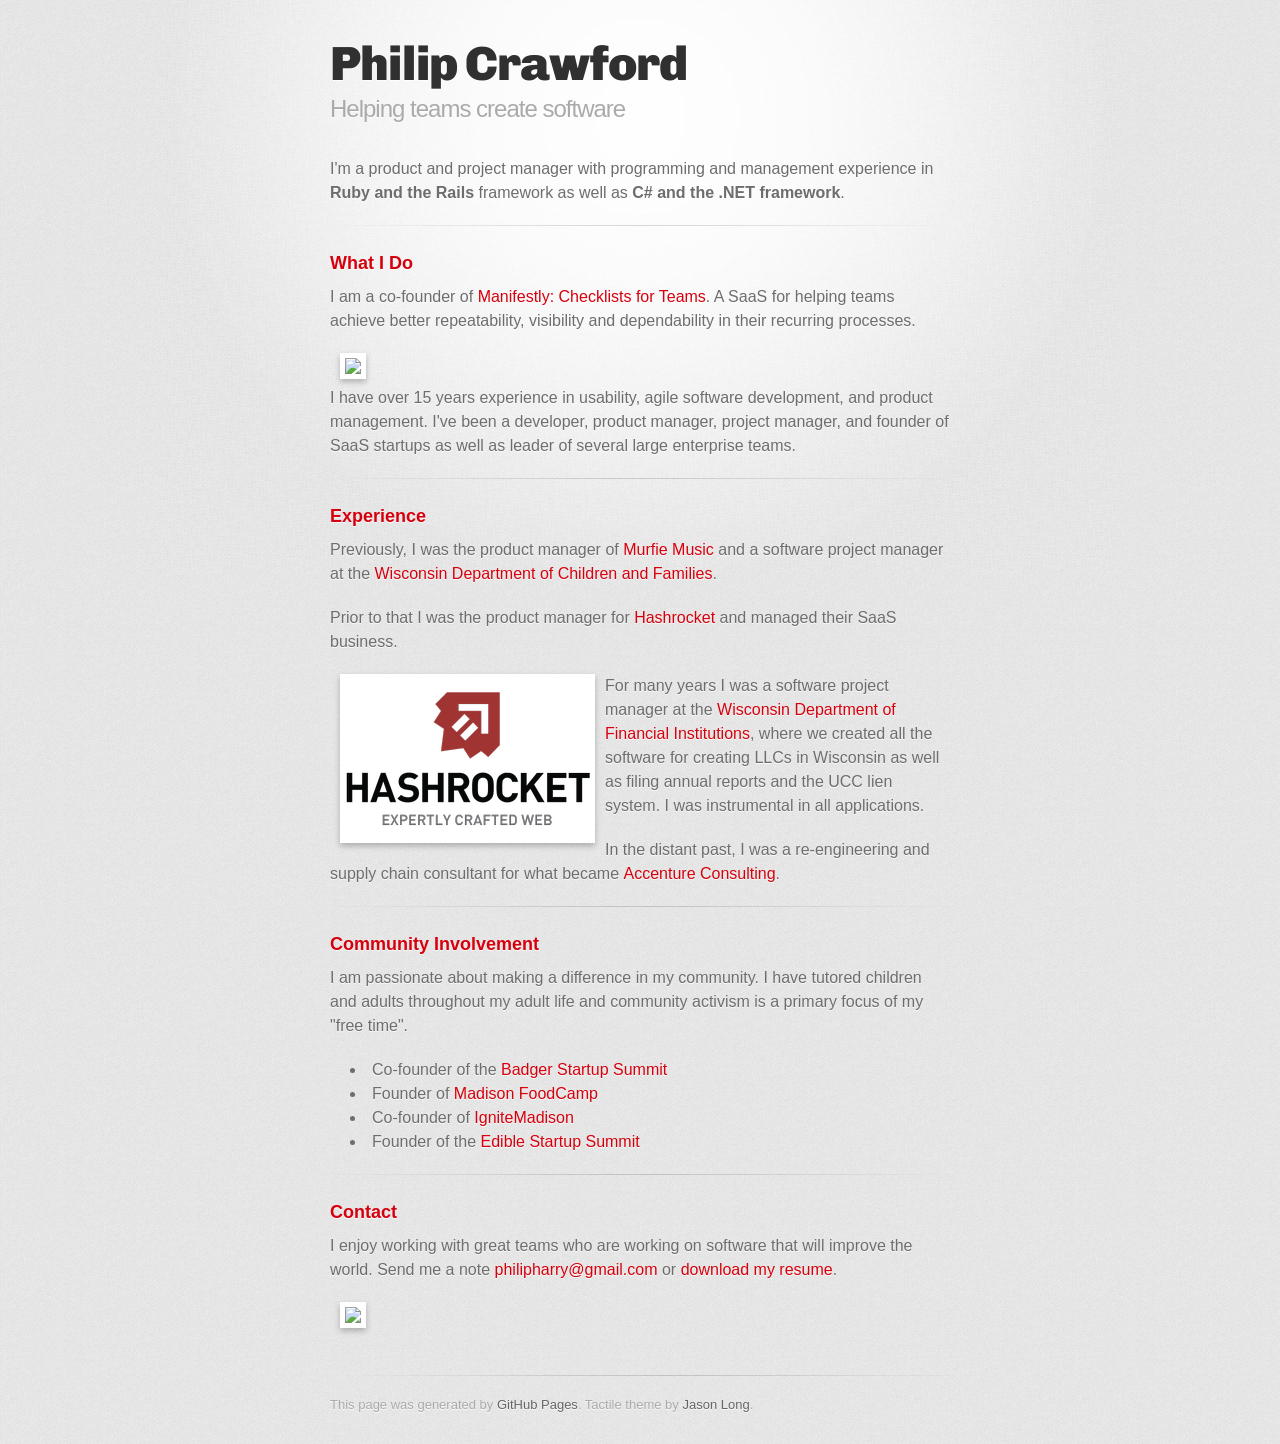
==== commit 45b33b1a: "Update index.html" ====
--- a/index.html
+++ b/index.html
@@ -44,7 +44,7 @@
         <section id="knowledge">
           <h3>
 <a name="welcome" class="anchor" href="#welcome"><span class="octicon octicon-link"></span></a>What I Do</h3>
-<p>I am a co-founder of <a href="http://manifest.ly">Manifestly: Checklists for Teams</a>.  A SaaS for helping teams achieve better repeatability, visibility and dependability in their recurring processes.</p><a href="http://manifest.ly"><img class="polaroid" src="//s3.amazonaws.com/manifestly-assets/logo.png" style="float:right" height="80px" /></a>
+<p>I am a co-founder of <a href="http://manifest.ly">Manifestly: Checklists for Teams</a>.  A SaaS for helping teams achieve better repeatability, visibility and dependability in their recurring processes.</p><a href="http://manifest.ly"><img class="polaroid" src="//s3.amazonaws.com/manifestly-assets/logo.png" height="80px" /></a>
   <p>I have over 15 years experience in usability, agile software development, and product management.  I've been a developer, product manager, project manager, and founder of SaaS startups as well as leader of several large enterprise teams.</p>
 
 
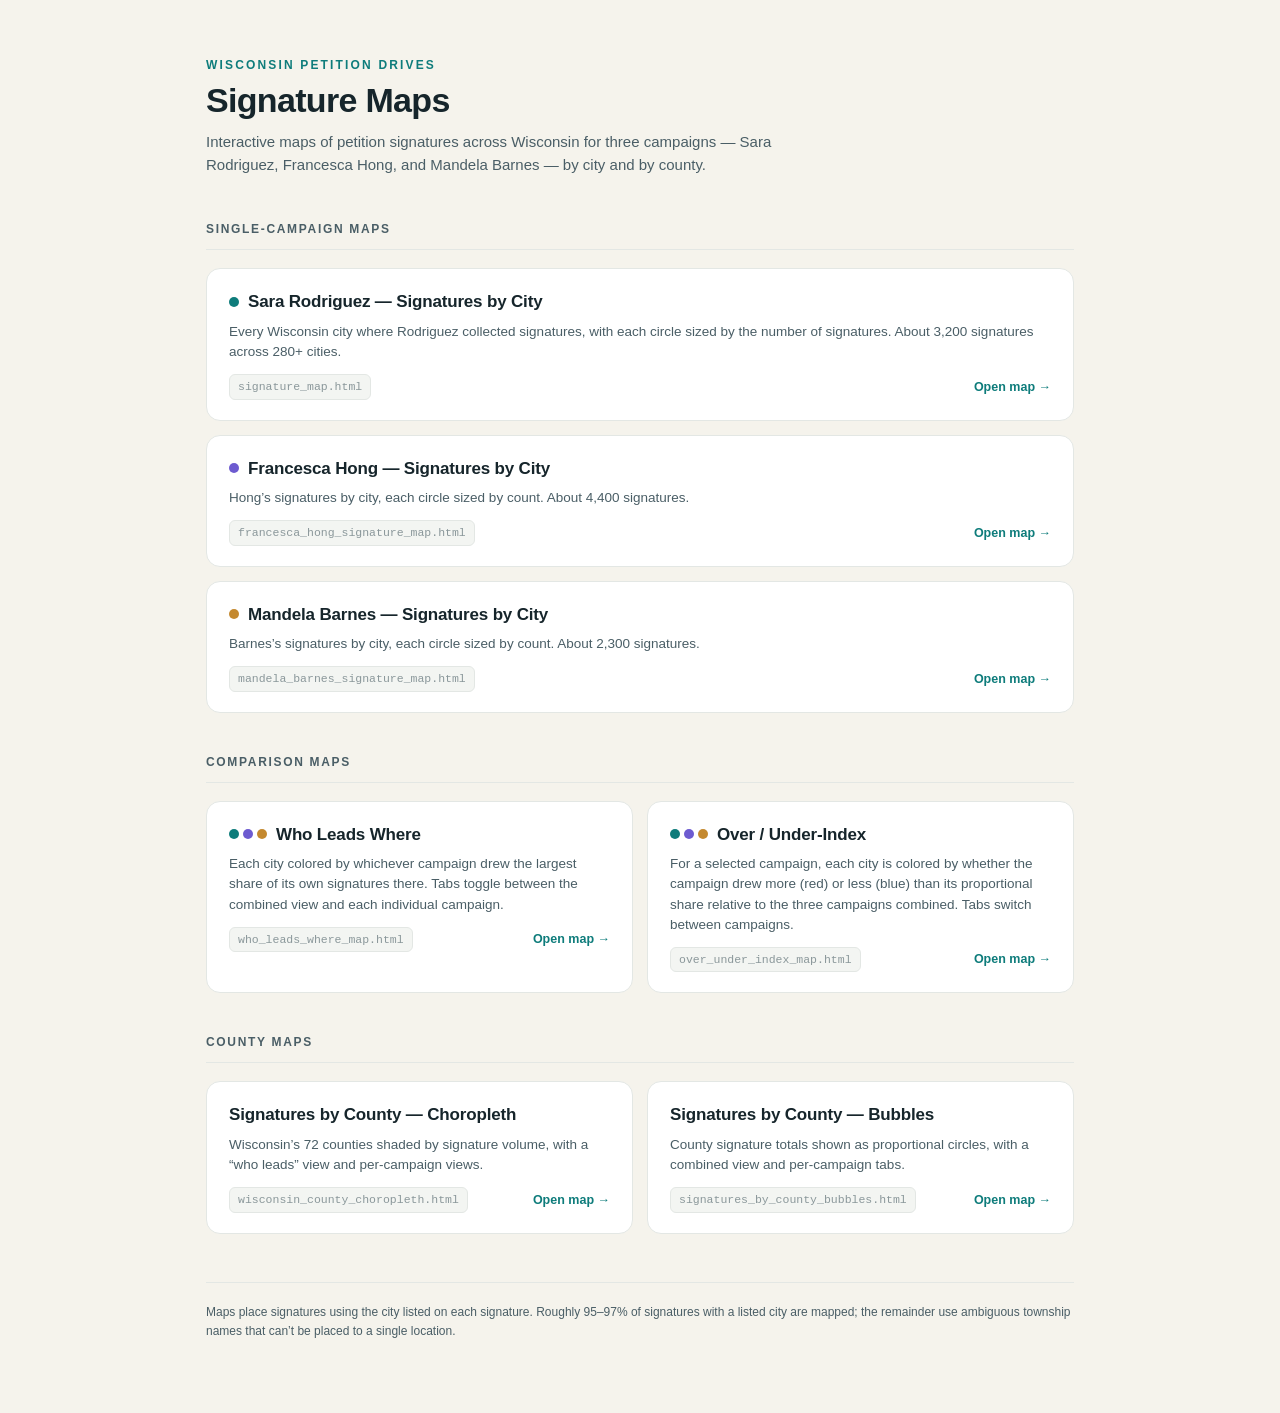
==== commit 43cc0d46: "maps" ====
--- a/index.html
+++ b/index.html
@@ -1,99 +1,144 @@
 <!DOCTYPE html>
-<html>
-  <head>
-    <meta charset='utf-8'>
-    <title>Philip H. Crawford</title>
-    <meta name="description" content="Philip Crawford is a software product manager with experience building SaaS businesses and managing software development teams." />
-    <meta http-equiv="X-UA-Compatible" content="chrome=1">
-    <link href='https://fonts.googleapis.com/css?family=Chivo:900' rel='stylesheet' type='text/css'>
-    <link rel="stylesheet" type="text/css" href="stylesheets/stylesheet.css" media="screen" />
-    <link rel="stylesheet" type="text/css" href="stylesheets/pygment_trac.css" media="screen" />
-    <link rel="stylesheet" type="text/css" href="stylesheets/print.css" media="print" />
-    <!--[if lt IE 9]>
-    <script src="//html5shiv.googlecode.com/svn/trunk/html5.js"></script>
-    <![endif]-->
-    <title>Philip Crawford</title>
-    <style type="text/css">
-    .polaroid {
-      -webkit-transition: -webkit-transform .15s linear;
-      -webkit-box-shadow: 0 3px 6px rgba(0,0,0,.25);
-      -moz-box-shadow: 0 3px 6px rgba(0,0,0,.25);
-      margin: 0 10px;
-      padding: 5px;
-      background-color: white;
-    }
-    </style>
-  </head>
+<html lang="en">
+<head>
+<meta charset="utf-8">
+<meta name="viewport" content="width=device-width, initial-scale=1">
+<title>Signature Maps</title>
+<style>
+  :root{
+    --ink:#16252b; --ink-soft:#4a5e66; --line:#e3e7e4;
+    --paper:#f5f3ec; --panel:#ffffff;
+    --rod:#0e7c7b; --hong:#6d5bd0; --barn:#c4892f;
+  }
+  *{box-sizing:border-box;margin:0;padding:0}
+  body{
+    font-family:'Inter',-apple-system,BlinkMacSystemFont,'Segoe UI',Roboto,sans-serif;
+    color:var(--ink); background:var(--paper); line-height:1.5;
+    -webkit-font-smoothing:antialiased;
+  }
+  .wrap{max-width:920px; margin:0 auto; padding:56px 26px 72px;}
+  header{margin-bottom:44px;}
+  .eyebrow{font-size:12px; letter-spacing:.18em; text-transform:uppercase;
+    color:var(--rod); font-weight:600;}
+  h1{font-size:34px; font-weight:700; letter-spacing:-.02em; line-height:1.1; margin:8px 0 12px;}
+  .lede{font-size:15px; color:var(--ink-soft); max-width:620px;}
+  section{margin-top:40px;}
+  h2{font-size:12px; letter-spacing:.14em; text-transform:uppercase; color:var(--ink-soft);
+    font-weight:600; padding-bottom:11px; border-bottom:1px solid var(--line); margin-bottom:18px;}
+  .grid{display:grid; gap:14px;}
+  .two{grid-template-columns:1fr 1fr;}
+  a.card{
+    display:block; text-decoration:none; color:inherit; background:var(--panel);
+    border:1px solid var(--line); border-radius:14px; padding:20px 22px;
+    transition:transform .14s ease, box-shadow .14s ease, border-color .14s ease;
+  }
+  a.card:hover{transform:translateY(-2px); box-shadow:0 8px 24px rgba(22,37,43,.09);
+    border-color:#cfd6d2;}
+  .card-top{display:flex; align-items:center; gap:9px; margin-bottom:7px;}
+  .dot{width:10px; height:10px; border-radius:50%; flex:0 0 auto;}
+  .dots{display:flex; gap:4px;}
+  .ttl{font-size:17px; font-weight:700; letter-spacing:-.01em;}
+  .desc{font-size:13.5px; color:var(--ink-soft); margin-bottom:12px;}
+  .meta{display:flex; align-items:center; justify-content:space-between; gap:12px;}
+  .file{font-family:ui-monospace,SFMono-Regular,Menlo,monospace; font-size:11.5px;
+    color:#8a979a; background:#f3f5f2; border:1px solid var(--line);
+    padding:3px 8px; border-radius:6px;}
+  .go{font-size:12.5px; font-weight:600; color:var(--rod);}
+  .go::after{content:" \2192"; transition:margin .14s ease;}
+  a.card:hover .go::after{margin-left:3px;}
+  footer{margin-top:48px; padding-top:20px; border-top:1px solid var(--line);
+    font-size:12px; color:var(--ink-soft); line-height:1.6;}
+  @media(max-width:680px){
+    .wrap{padding:40px 18px 56px;} h1{font-size:27px;} .two{grid-template-columns:1fr;}
+  }
+</style>
+</head>
+<body>
+<div class="wrap">
+  <header>
+    <div class="eyebrow">Wisconsin Petition Drives</div>
+    <h1>Signature Maps</h1>
+    <p class="lede">Interactive maps of petition signatures across Wisconsin for three campaigns &mdash;
+      Sara Rodriguez, Francesca Hong, and Mandela Barnes &mdash; by city and by county.</p>
+  </header>
 
-  <body>
-    <div id="container">
-      <div class="inner">
+  <section>
+    <h2>Single-campaign maps</h2>
+    <div class="grid">
+      <a class="card" href="signature_map.html">
+        <div class="card-top"><span class="dot" style="background:var(--rod)"></span>
+          <span class="ttl">Sara Rodriguez &mdash; Signatures by City</span></div>
+        <div class="desc">Every Wisconsin city where Rodriguez collected signatures, with each circle
+          sized by the number of signatures. About 3,200 signatures across 280+ cities.</div>
+        <div class="meta"><span class="file">signature_map.html</span><span class="go">Open map</span></div>
+      </a>
+      <a class="card" href="francesca_hong_signature_map.html">
+        <div class="card-top"><span class="dot" style="background:var(--hong)"></span>
+          <span class="ttl">Francesca Hong &mdash; Signatures by City</span></div>
+        <div class="desc">Hong&rsquo;s signatures by city, each circle sized by count.
+          About 4,400 signatures.</div>
+        <div class="meta"><span class="file">francesca_hong_signature_map.html</span><span class="go">Open map</span></div>
+      </a>
+      <a class="card" href="mandela_barnes_signature_map.html">
+        <div class="card-top"><span class="dot" style="background:var(--barn)"></span>
+          <span class="ttl">Mandela Barnes &mdash; Signatures by City</span></div>
+        <div class="desc">Barnes&rsquo;s signatures by city, each circle sized by count.
+          About 2,300 signatures.</div>
+        <div class="meta"><span class="file">mandela_barnes_signature_map.html</span><span class="go">Open map</span></div>
+      </a>
+    </div>
+  </section>
 
-        <header>
-          <h1>Philip Crawford</h1>
-          <h2>Helping teams create software</h2>
-        </header>
+  <section>
+    <h2>Comparison maps</h2>
+    <div class="grid two">
+      <a class="card" href="who_leads_where_map.html">
+        <div class="card-top"><span class="dots">
+          <span class="dot" style="background:var(--rod)"></span>
+          <span class="dot" style="background:var(--hong)"></span>
+          <span class="dot" style="background:var(--barn)"></span></span>
+          <span class="ttl">Who Leads Where</span></div>
+        <div class="desc">Each city colored by whichever campaign drew the largest share of its own
+          signatures there. Tabs toggle between the combined view and each individual campaign.</div>
+        <div class="meta"><span class="file">who_leads_where_map.html</span><span class="go">Open map</span></div>
+      </a>
+      <a class="card" href="over_under_index_map.html">
+        <div class="card-top"><span class="dots">
+          <span class="dot" style="background:var(--rod)"></span>
+          <span class="dot" style="background:var(--hong)"></span>
+          <span class="dot" style="background:var(--barn)"></span></span>
+          <span class="ttl">Over / Under-Index</span></div>
+        <div class="desc">For a selected campaign, each city is colored by whether the campaign drew more
+          (red) or less (blue) than its proportional share relative to the three campaigns combined.
+          Tabs switch between campaigns.</div>
+        <div class="meta"><span class="file">over_under_index_map.html</span><span class="go">Open map</span></div>
+      </a>
+    </div>
+  </section>
 
-        <section id="main_content">
+  <section>
+    <h2>County maps</h2>
+    <div class="grid two">
+      <a class="card" href="wisconsin_county_choropleth.html">
+        <div class="card-top"><span class="ttl">Signatures by County &mdash; Choropleth</span></div>
+        <div class="desc">Wisconsin&rsquo;s 72 counties shaded by signature volume, with a &ldquo;who
+          leads&rdquo; view and per-campaign views.</div>
+        <div class="meta"><span class="file">wisconsin_county_choropleth.html</span><span class="go">Open map</span></div>
+      </a>
+      <a class="card" href="signatures_by_county_bubbles.html">
+        <div class="card-top"><span class="ttl">Signatures by County &mdash; Bubbles</span></div>
+        <div class="desc">County signature totals shown as proportional circles, with a combined view
+          and per-campaign tabs.</div>
+        <div class="meta"><span class="file">signatures_by_county_bubbles.html</span><span class="go">Open map</span></div>
+      </a>
+    </div>
+  </section>
 
-
-<p>I'm a product and project manager with programming and management experience in <strong>Ruby and the Rails</strong> framework as well as <strong>C# and the .NET framework</strong>.</p>
-        </section>
-
-        <hr>
-        <section id="knowledge">
-          <h3>
-<a name="welcome" class="anchor" href="#welcome"><span class="octicon octicon-link"></span></a>What I Do</h3>
-<p>I am a co-founder of <a href="http://manifest.ly">Manifestly: Checklists for Teams</a>.  A SaaS for helping teams achieve better repeatability, visibility and dependability in their recurring processes.</p><a href="http://manifest.ly"><img class="polaroid" src="//s3.amazonaws.com/manifestly-assets/logo.png" height="80px" /></a>
-  <p>I have over 15 years experience in usability, agile software development, and product management.  I've been a developer, product manager, project manager, and founder of SaaS startups as well as leader of several large enterprise teams.</p>
-
-
-        </section>
-
-        <hr>
-        <section id="experience">
-          <h3>
-<a name="welcome" class="anchor" href="#welcome"><span class="octicon octicon-link"></span></a>Experience</h3>
-
-<p>Previously, I was the product manager of <a href="https://www.murfie.com">Murfie Music</a> and a software project manager at the <a href="http://dcf.wi.gov">Wisconsin Department of Children and Families</a>.</p>
-<p>Prior to that I was the product manager for <a href="http://hashrocket.com">Hashrocket</a> and managed their SaaS business.<p>
-<a href="http://hashrocket.com"><img class="polaroid" src="/images/hashrocket.png" style="float:left"/></a>
-<p>For many years I was a software project manager at the <a href="http://wdfi.org">Wisconsin Department of Financial Institutions</a>, where we created all the software for creating LLCs in Wisconsin as well as filing annual reports and the UCC lien system.  I was instrumental in all applications.</p>
-<p>In the distant past, I was a re-engineering and supply chain consultant for what became <a href="http://accenture.com">Accenture Consulting</a>.</p>
-        </section>
-
-        <hr>
-        <section id="experience">
-          <h3>
-<a name="welcome" class="anchor" href="#welcome"><span class="octicon octicon-link"></span></a>Community Involvement</h3>
-
-<p>I am passionate about making a difference in my community.  I have tutored children and adults throughout my adult life and community activism is a primary focus of my "free time".</p>
-
-  <ul>
-    <li>Co-founder of the <a href="http://badgerstartup.com/">Badger Startup Summit</a></li>
-    <li>Founder of <a href="http://madisonfoodcamp.org">Madison FoodCamp</a></li>
-    <li>Co-founder of <a href="http://IgniteMadison.org">IgniteMadison</a></li>
-    <li>Founder of the <a href="http://ediblestartup.com/">Edible Startup Summit</a></li>
-  </ul>
-
-        </section>
-        <hr>
-
-        <section id="experience">
-          <h3>
-<a name="welcome" class="anchor" href="#welcome"><span class="octicon octicon-link"></span></a>Contact</h3>
-
-<p>I enjoy working with great teams who are working on software that will improve the world. Send me a note <a href="mailto:philipharry@gmail.com">philipharry@gmail.com</a> or <a href="philip_crawford_resume.pdf">download my resume</a>.
-
-</p>
-<p><img class="polaroid" src="https://1.gravatar.com/avatar/c2364a84209fd7f40a9d77e5b11d5d2f?d=https%3A%2F%2Fidenticons.github.com%2F52bfa4d6570bb8d6271bb1e78f1464d7.png&r=x&s=330"/>
-        </section>
-        <footer>
-          This page was generated by <a href="http://pages.github.com">GitHub Pages</a>. Tactile theme by <a href="https://twitter.com/jasonlong">Jason Long</a>.
-        </footer>
-
-
-      </div>
-    </div>
-  </body>
+  <footer>
+    Maps place signatures using the city listed on each signature. Roughly 95&ndash;97% of signatures
+    with a listed city are mapped; the remainder use ambiguous township names that can&rsquo;t be placed
+    to a single location.
+  </footer>
+</div>
+</body>
 </html>
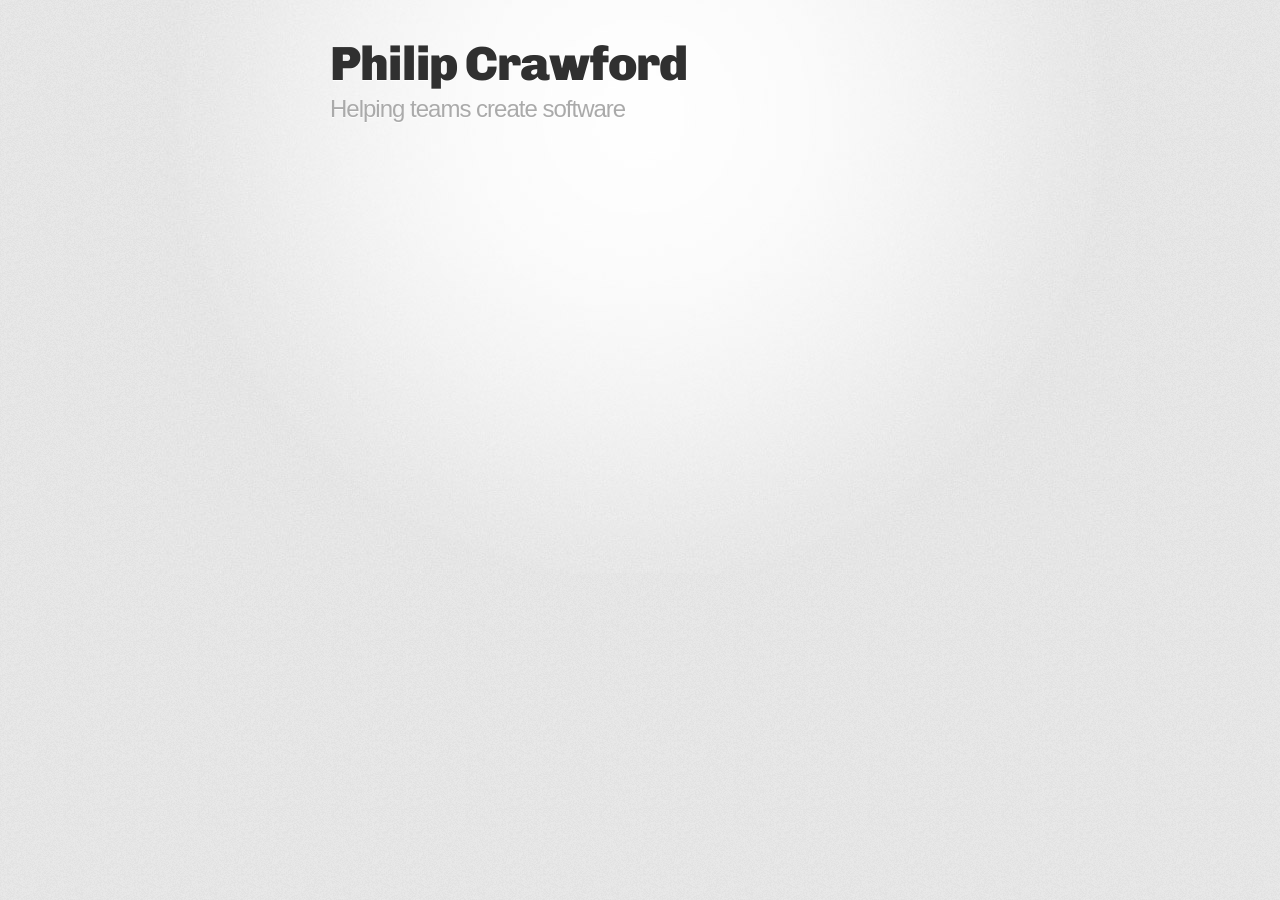
==== commit b9373b9f: "Update index.html" ====
--- a/index.html
+++ b/index.html
@@ -1,144 +1,40 @@
 <!DOCTYPE html>
-<html lang="en">
-<head>
-<meta charset="utf-8">
-<meta name="viewport" content="width=device-width, initial-scale=1">
-<title>Signature Maps</title>
-<style>
-  :root{
-    --ink:#16252b; --ink-soft:#4a5e66; --line:#e3e7e4;
-    --paper:#f5f3ec; --panel:#ffffff;
-    --rod:#0e7c7b; --hong:#6d5bd0; --barn:#c4892f;
-  }
-  *{box-sizing:border-box;margin:0;padding:0}
-  body{
-    font-family:'Inter',-apple-system,BlinkMacSystemFont,'Segoe UI',Roboto,sans-serif;
-    color:var(--ink); background:var(--paper); line-height:1.5;
-    -webkit-font-smoothing:antialiased;
-  }
-  .wrap{max-width:920px; margin:0 auto; padding:56px 26px 72px;}
-  header{margin-bottom:44px;}
-  .eyebrow{font-size:12px; letter-spacing:.18em; text-transform:uppercase;
-    color:var(--rod); font-weight:600;}
-  h1{font-size:34px; font-weight:700; letter-spacing:-.02em; line-height:1.1; margin:8px 0 12px;}
-  .lede{font-size:15px; color:var(--ink-soft); max-width:620px;}
-  section{margin-top:40px;}
-  h2{font-size:12px; letter-spacing:.14em; text-transform:uppercase; color:var(--ink-soft);
-    font-weight:600; padding-bottom:11px; border-bottom:1px solid var(--line); margin-bottom:18px;}
-  .grid{display:grid; gap:14px;}
-  .two{grid-template-columns:1fr 1fr;}
-  a.card{
-    display:block; text-decoration:none; color:inherit; background:var(--panel);
-    border:1px solid var(--line); border-radius:14px; padding:20px 22px;
-    transition:transform .14s ease, box-shadow .14s ease, border-color .14s ease;
-  }
-  a.card:hover{transform:translateY(-2px); box-shadow:0 8px 24px rgba(22,37,43,.09);
-    border-color:#cfd6d2;}
-  .card-top{display:flex; align-items:center; gap:9px; margin-bottom:7px;}
-  .dot{width:10px; height:10px; border-radius:50%; flex:0 0 auto;}
-  .dots{display:flex; gap:4px;}
-  .ttl{font-size:17px; font-weight:700; letter-spacing:-.01em;}
-  .desc{font-size:13.5px; color:var(--ink-soft); margin-bottom:12px;}
-  .meta{display:flex; align-items:center; justify-content:space-between; gap:12px;}
-  .file{font-family:ui-monospace,SFMono-Regular,Menlo,monospace; font-size:11.5px;
-    color:#8a979a; background:#f3f5f2; border:1px solid var(--line);
-    padding:3px 8px; border-radius:6px;}
-  .go{font-size:12.5px; font-weight:600; color:var(--rod);}
-  .go::after{content:" \2192"; transition:margin .14s ease;}
-  a.card:hover .go::after{margin-left:3px;}
-  footer{margin-top:48px; padding-top:20px; border-top:1px solid var(--line);
-    font-size:12px; color:var(--ink-soft); line-height:1.6;}
-  @media(max-width:680px){
-    .wrap{padding:40px 18px 56px;} h1{font-size:27px;} .two{grid-template-columns:1fr;}
-  }
-</style>
-</head>
-<body>
-<div class="wrap">
-  <header>
-    <div class="eyebrow">Wisconsin Petition Drives</div>
-    <h1>Signature Maps</h1>
-    <p class="lede">Interactive maps of petition signatures across Wisconsin for three campaigns &mdash;
-      Sara Rodriguez, Francesca Hong, and Mandela Barnes &mdash; by city and by county.</p>
-  </header>
+<html>
+  <head>
+    <meta charset='utf-8'>
+    <title>Philip H. Crawford</title>
+    <meta name="description" content="Philip Crawford is a software product manager with experience building SaaS businesses and managing software development teams." />
+    <meta http-equiv="X-UA-Compatible" content="chrome=1">
+    <link href='https://fonts.googleapis.com/css?family=Chivo:900' rel='stylesheet' type='text/css'>
+    <link rel="stylesheet" type="text/css" href="stylesheets/stylesheet.css" media="screen" />
+    <link rel="stylesheet" type="text/css" href="stylesheets/pygment_trac.css" media="screen" />
+    <link rel="stylesheet" type="text/css" href="stylesheets/print.css" media="print" />
+    <!--[if lt IE 9]>
+    <script src="//html5shiv.googlecode.com/svn/trunk/html5.js"></script>
+    <![endif]-->
+    <title>Philip Crawford</title>
+    <style type="text/css">
+    .polaroid {
+      -webkit-transition: -webkit-transform .15s linear;
+      -webkit-box-shadow: 0 3px 6px rgba(0,0,0,.25);
+      -moz-box-shadow: 0 3px 6px rgba(0,0,0,.25);
+      margin: 0 10px;
+      padding: 5px;
+      background-color: white;
+    }
+    </style>
+  </head>
 
-  <section>
-    <h2>Single-campaign maps</h2>
-    <div class="grid">
-      <a class="card" href="signature_map.html">
-        <div class="card-top"><span class="dot" style="background:var(--rod)"></span>
-          <span class="ttl">Sara Rodriguez &mdash; Signatures by City</span></div>
-        <div class="desc">Every Wisconsin city where Rodriguez collected signatures, with each circle
-          sized by the number of signatures. About 3,200 signatures across 280+ cities.</div>
-        <div class="meta"><span class="file">signature_map.html</span><span class="go">Open map</span></div>
-      </a>
-      <a class="card" href="francesca_hong_signature_map.html">
-        <div class="card-top"><span class="dot" style="background:var(--hong)"></span>
-          <span class="ttl">Francesca Hong &mdash; Signatures by City</span></div>
-        <div class="desc">Hong&rsquo;s signatures by city, each circle sized by count.
-          About 4,400 signatures.</div>
-        <div class="meta"><span class="file">francesca_hong_signature_map.html</span><span class="go">Open map</span></div>
-      </a>
-      <a class="card" href="mandela_barnes_signature_map.html">
-        <div class="card-top"><span class="dot" style="background:var(--barn)"></span>
-          <span class="ttl">Mandela Barnes &mdash; Signatures by City</span></div>
-        <div class="desc">Barnes&rsquo;s signatures by city, each circle sized by count.
-          About 2,300 signatures.</div>
-        <div class="meta"><span class="file">mandela_barnes_signature_map.html</span><span class="go">Open map</span></div>
-      </a>
+  <body>
+    <div id="container">
+      <div class="inner">
+
+        <header>
+          <h1>Philip Crawford</h1>
+          <h2>Helping teams create software</h2>
+        </header>
+
+      </div>
     </div>
-  </section>
-
-  <section>
-    <h2>Comparison maps</h2>
-    <div class="grid two">
-      <a class="card" href="who_leads_where_map.html">
-        <div class="card-top"><span class="dots">
-          <span class="dot" style="background:var(--rod)"></span>
-          <span class="dot" style="background:var(--hong)"></span>
-          <span class="dot" style="background:var(--barn)"></span></span>
-          <span class="ttl">Who Leads Where</span></div>
-        <div class="desc">Each city colored by whichever campaign drew the largest share of its own
-          signatures there. Tabs toggle between the combined view and each individual campaign.</div>
-        <div class="meta"><span class="file">who_leads_where_map.html</span><span class="go">Open map</span></div>
-      </a>
-      <a class="card" href="over_under_index_map.html">
-        <div class="card-top"><span class="dots">
-          <span class="dot" style="background:var(--rod)"></span>
-          <span class="dot" style="background:var(--hong)"></span>
-          <span class="dot" style="background:var(--barn)"></span></span>
-          <span class="ttl">Over / Under-Index</span></div>
-        <div class="desc">For a selected campaign, each city is colored by whether the campaign drew more
-          (red) or less (blue) than its proportional share relative to the three campaigns combined.
-          Tabs switch between campaigns.</div>
-        <div class="meta"><span class="file">over_under_index_map.html</span><span class="go">Open map</span></div>
-      </a>
-    </div>
-  </section>
-
-  <section>
-    <h2>County maps</h2>
-    <div class="grid two">
-      <a class="card" href="wisconsin_county_choropleth.html">
-        <div class="card-top"><span class="ttl">Signatures by County &mdash; Choropleth</span></div>
-        <div class="desc">Wisconsin&rsquo;s 72 counties shaded by signature volume, with a &ldquo;who
-          leads&rdquo; view and per-campaign views.</div>
-        <div class="meta"><span class="file">wisconsin_county_choropleth.html</span><span class="go">Open map</span></div>
-      </a>
-      <a class="card" href="signatures_by_county_bubbles.html">
-        <div class="card-top"><span class="ttl">Signatures by County &mdash; Bubbles</span></div>
-        <div class="desc">County signature totals shown as proportional circles, with a combined view
-          and per-campaign tabs.</div>
-        <div class="meta"><span class="file">signatures_by_county_bubbles.html</span><span class="go">Open map</span></div>
-      </a>
-    </div>
-  </section>
-
-  <footer>
-    Maps place signatures using the city listed on each signature. Roughly 95&ndash;97% of signatures
-    with a listed city are mapped; the remainder use ambiguous township names that can&rsquo;t be placed
-    to a single location.
-  </footer>
-</div>
-</body>
+  </body>
 </html>
--- a/stylesheets/stylesheet.css
+++ b/stylesheets/stylesheet.css
@@ -0,0 +1,371 @@
+/* http://meyerweb.com/eric/tools/css/reset/
+   v2.0 | 20110126
+   License: none (public domain)
+*/
+html, body, div, span, applet, object, iframe,
+h1, h2, h3, h4, h5, h6, p, blockquote, pre,
+a, abbr, acronym, address, big, cite, code,
+del, dfn, em, img, ins, kbd, q, s, samp,
+small, strike, strong, sub, sup, tt, var,
+b, u, i, center,
+dl, dt, dd, ol, ul, li,
+fieldset, form, label, legend,
+table, caption, tbody, tfoot, thead, tr, th, td,
+article, aside, canvas, details, embed,
+figure, figcaption, footer, header, hgroup,
+menu, nav, output, ruby, section, summary,
+time, mark, audio, video {
+	margin: 0;
+	padding: 0;
+	border: 0;
+	font-size: 100%;
+	font: inherit;
+	vertical-align: baseline;
+}
+/* HTML5 display-role reset for older browsers */
+article, aside, details, figcaption, figure,
+footer, header, hgroup, menu, nav, section {
+	display: block;
+}
+body {
+	line-height: 1;
+}
+ol, ul {
+	list-style: none;
+}
+blockquote, q {
+	quotes: none;
+}
+blockquote:before, blockquote:after,
+q:before, q:after {
+	content: '';
+	content: none;
+}
+table {
+	border-collapse: collapse;
+	border-spacing: 0;
+}
+
+/* LAYOUT STYLES */
+body {
+  font-size: 1em;
+  line-height: 1.5;
+  background: #e7e7e7 url(../images/body-bg.png) 0 0 repeat;
+  font-family: 'Helvetica Neue', Helvetica, Arial, serif;
+  text-shadow: 0 1px 0 rgba(255, 255, 255, 0.8);
+  color: #6d6d6d;
+}
+
+a {
+  color: #d5000d;
+}
+a:hover {
+  color: #c5000c;
+}
+
+header {
+  padding-top: 35px;
+  padding-bottom: 25px;
+}
+
+header h1 {
+  font-family: 'Chivo', 'Helvetica Neue', Helvetica, Arial, serif; font-weight: 900;
+  letter-spacing: -1px;
+  font-size: 48px;
+  color: #303030;
+  line-height: 1.2;
+}
+
+header h2 {
+  letter-spacing: -1px;
+  font-size: 24px;
+  color: #aaa;
+  font-weight: normal;
+  line-height: 1.3;
+}
+
+#container {
+  background: transparent url(../images/highlight-bg.jpg) 50% 0 no-repeat;
+  min-height: 595px;
+}
+
+.inner {
+  width: 620px;
+  margin: 0 auto;
+}
+
+#container .inner img {
+  max-width: 100%;
+}
+
+#downloads {
+  margin-bottom: 40px;
+}
+
+a.button {
+  -moz-border-radius: 30px;
+  -webkit-border-radius: 30px;
+  border-radius: 30px;
+  border-top: solid 1px #cbcbcb;
+  border-left: solid 1px #b7b7b7;
+  border-right: solid 1px #b7b7b7;
+  border-bottom: solid 1px #b3b3b3;
+  color: #303030;
+  line-height: 25px;
+  font-weight: bold;
+  font-size: 15px;
+  padding: 12px 8px 12px 8px;
+  display: block;
+  float: left;
+  width: 179px;
+  margin-right: 14px;
+  background: #fdfdfd; /* Old browsers */
+  background: -moz-linear-gradient(top,  #fdfdfd 0%, #f2f2f2 100%); /* FF3.6+ */
+  background: -webkit-gradient(linear, left top, left bottom, color-stop(0%,#fdfdfd), color-stop(100%,#f2f2f2)); /* Chrome,Safari4+ */
+  background: -webkit-linear-gradient(top,  #fdfdfd 0%,#f2f2f2 100%); /* Chrome10+,Safari5.1+ */
+  background: -o-linear-gradient(top,  #fdfdfd 0%,#f2f2f2 100%); /* Opera 11.10+ */
+  background: -ms-linear-gradient(top,  #fdfdfd 0%,#f2f2f2 100%); /* IE10+ */
+  background: linear-gradient(top,  #fdfdfd 0%,#f2f2f2 100%); /* W3C */
+  filter: progid:DXImageTransform.Microsoft.gradient( startColorstr='#fdfdfd', endColorstr='#f2f2f2',GradientType=0 ); /* IE6-9 */
+  -webkit-box-shadow: 10px 10px 5px #888;
+  -moz-box-shadow: 10px 10px 5px #888;
+  box-shadow: 0px 1px 5px #e8e8e8;
+}
+a.button:hover {
+  border-top: solid 1px #b7b7b7;
+  border-left: solid 1px #b3b3b3;
+  border-right: solid 1px #b3b3b3;
+  border-bottom: solid 1px #b3b3b3;
+  background: #fafafa; /* Old browsers */
+  background: -moz-linear-gradient(top,  #fdfdfd 0%, #f6f6f6 100%); /* FF3.6+ */
+  background: -webkit-gradient(linear, left top, left bottom, color-stop(0%,#fdfdfd), color-stop(100%,#f6f6f6)); /* Chrome,Safari4+ */
+  background: -webkit-linear-gradient(top,  #fdfdfd 0%,#f6f6f6 100%); /* Chrome10+,Safari5.1+ */
+  background: -o-linear-gradient(top,  #fdfdfd 0%,#f6f6f6 100%); /* Opera 11.10+ */
+  background: -ms-linear-gradient(top,  #fdfdfd 0%,#f6f6f6 100%); /* IE10+ */
+  background: linear-gradient(top,  #fdfdfd 0%,#f6f6f6, 100%); /* W3C */
+  filter: progid:DXImageTransform.Microsoft.gradient( startColorstr='#fdfdfd', endColorstr='#f6f6f6',GradientType=0 ); /* IE6-9 */
+}
+
+a.button span {
+  padding-left: 50px;
+  display: block;
+  height: 23px;
+}
+
+#download-zip span {
+  background: transparent url(../images/zip-icon.png) 12px 50% no-repeat;
+}
+#download span {
+  background: transparent url(../images/download.gif) 12px 50% no-repeat;
+}
+#view-on-github span {
+  background: transparent url(../images/octocat-icon.png) 12px 50% no-repeat;
+}
+#view-on-github {
+  margin-right: 0;
+}
+
+code, pre {
+  font-family: Monaco, "Bitstream Vera Sans Mono", "Lucida Console", Terminal;
+  color: #222;
+  margin-bottom: 30px;
+  font-size: 14px;
+}
+
+code {
+  background-color: #f2f2f2;
+  border: solid 1px #ddd;
+  padding: 0 3px;
+}
+
+pre {
+  padding: 20px;
+  background: #303030;
+  color: #f2f2f2;
+  text-shadow: none;
+  overflow: auto;
+}
+pre code {
+  color: #f2f2f2;
+  background-color: #303030;
+  border: none;
+  padding: 0;
+}
+
+ul, ol, dl {
+  margin-bottom: 20px;
+}
+
+
+/* COMMON STYLES */
+
+hr {
+  height: 1px;
+  line-height: 1px;
+  margin-top: 1em;
+  padding-bottom: 1em;
+  border: none;
+  background: transparent url('../images/hr.png') 50% 0 no-repeat;
+}
+
+strong {
+  font-weight: bold;
+}
+
+em {
+  font-style: italic;
+}
+
+table {
+  width: 100%;
+  border: 1px solid #ebebeb;
+}
+
+th {
+  font-weight: 500;
+}
+
+td {
+  border: 1px solid #ebebeb;
+  text-align: center;
+  font-weight: 300;
+}
+
+form {
+  background: #f2f2f2;
+  padding: 20px;
+
+}
+
+
+/* GENERAL ELEMENT TYPE STYLES */
+
+h1 {
+  font-size: 32px;
+}
+
+h2 {
+  font-size: 22px;
+  font-weight: bold;
+  color: #303030;
+  margin-bottom: 8px;
+}
+
+h3 {
+  color: #d5000d;
+  font-size: 18px;
+  font-weight: bold;
+  margin-bottom: 8px;
+}
+
+h4 {
+  font-size: 16px;
+  color: #303030;
+  font-weight: bold;
+}
+
+h5 {
+  font-size: 1em;
+  color: #303030;
+}
+
+h6 {
+  font-size: .8em;
+  color: #303030;
+}
+
+p {
+  font-weight: 300;
+  margin-bottom: 20px;
+}
+
+a {
+  text-decoration: none;
+}
+
+p a {
+  font-weight: 400;
+}
+
+blockquote {
+  font-size: 1.6em;
+  border-left: 10px solid #e9e9e9;
+  margin-bottom: 20px;
+  padding: 0 0 0 30px;
+}
+
+ul li {
+  list-style: disc inside;
+  padding-left: 20px;
+}
+
+ol li {
+  list-style: decimal inside;
+  padding-left: 3px;
+}
+
+dl dt {
+  color: #303030;
+}
+
+footer {
+  background: transparent url('../images/hr.png') 0 0 no-repeat;
+  margin-top: 40px;
+  padding-top: 20px;
+  padding-bottom: 30px;
+  font-size: 13px;
+  color: #aaa;
+}
+
+footer a {
+  color: #666;
+}
+footer a:hover {
+  color: #444;
+}
+
+/* MISC */
+.clearfix:after {
+  clear: both;
+  content: '.';
+  display: block;
+  visibility: hidden;
+  height: 0;
+}
+
+.clearfix {display: inline-block;}
+* html .clearfix {height: 1%;}
+.clearfix {display: block;}
+
+/* #Media Queries
+================================================== */
+
+/* Smaller than standard 960 (devices and browsers) */
+@media only screen and (max-width: 959px) {}
+
+/* Tablet Portrait size to standard 960 (devices and browsers) */
+@media only screen and (min-width: 768px) and (max-width: 959px) {}
+
+/* All Mobile Sizes (devices and browser) */
+@media only screen and (max-width: 767px) {
+  header {
+    padding-top: 10px;
+    padding-bottom: 10px;
+  }
+  #downloads {
+    margin-bottom: 25px;
+  }
+  #download-zip, #download-tar-gz {
+    display: none;
+  }
+  .inner {
+    width: 94%;
+    margin: 0 auto;
+  }
+}
+
+/* Mobile Landscape Size to Tablet Portrait (devices and browsers) */
+@media only screen and (min-width: 480px) and (max-width: 767px) {}
+
+/* Mobile Portrait Size to Mobile Landscape Size (devices and browsers) */
+@media only screen and (max-width: 479px) {}
--- a/stylesheets/pygment_trac.css
+++ b/stylesheets/pygment_trac.css
@@ -0,0 +1,69 @@
+.highlight  { background: #ffffff; }
+.highlight .c { color: #999988; font-style: italic } /* Comment */
+.highlight .err { color: #a61717; background-color: #e3d2d2 } /* Error */
+.highlight .k { font-weight: bold } /* Keyword */
+.highlight .o { font-weight: bold } /* Operator */
+.highlight .cm { color: #999988; font-style: italic } /* Comment.Multiline */
+.highlight .cp { color: #999999; font-weight: bold } /* Comment.Preproc */
+.highlight .c1 { color: #999988; font-style: italic } /* Comment.Single */
+.highlight .cs { color: #999999; font-weight: bold; font-style: italic } /* Comment.Special */
+.highlight .gd { color: #000000; background-color: #ffdddd } /* Generic.Deleted */
+.highlight .gd .x { color: #000000; background-color: #ffaaaa } /* Generic.Deleted.Specific */
+.highlight .ge { font-style: italic } /* Generic.Emph */
+.highlight .gr { color: #aa0000 } /* Generic.Error */
+.highlight .gh { color: #999999 } /* Generic.Heading */
+.highlight .gi { color: #000000; background-color: #ddffdd } /* Generic.Inserted */
+.highlight .gi .x { color: #000000; background-color: #aaffaa } /* Generic.Inserted.Specific */
+.highlight .go { color: #888888 } /* Generic.Output */
+.highlight .gp { color: #555555 } /* Generic.Prompt */
+.highlight .gs { font-weight: bold } /* Generic.Strong */
+.highlight .gu { color: #800080; font-weight: bold; } /* Generic.Subheading */
+.highlight .gt { color: #aa0000 } /* Generic.Traceback */
+.highlight .kc { font-weight: bold } /* Keyword.Constant */
+.highlight .kd { font-weight: bold } /* Keyword.Declaration */
+.highlight .kn { font-weight: bold } /* Keyword.Namespace */
+.highlight .kp { font-weight: bold } /* Keyword.Pseudo */
+.highlight .kr { font-weight: bold } /* Keyword.Reserved */
+.highlight .kt { color: #445588; font-weight: bold } /* Keyword.Type */
+.highlight .m { color: #009999 } /* Literal.Number */
+.highlight .s { color: #d14 } /* Literal.String */
+.highlight .na { color: #008080 } /* Name.Attribute */
+.highlight .nb { color: #0086B3 } /* Name.Builtin */
+.highlight .nc { color: #445588; font-weight: bold } /* Name.Class */
+.highlight .no { color: #008080 } /* Name.Constant */
+.highlight .ni { color: #800080 } /* Name.Entity */
+.highlight .ne { color: #990000; font-weight: bold } /* Name.Exception */
+.highlight .nf { color: #990000; font-weight: bold } /* Name.Function */
+.highlight .nn { color: #555555 } /* Name.Namespace */
+.highlight .nt { color: #000080 } /* Name.Tag */
+.highlight .nv { color: #008080 } /* Name.Variable */
+.highlight .ow { font-weight: bold } /* Operator.Word */
+.highlight .w { color: #bbbbbb } /* Text.Whitespace */
+.highlight .mf { color: #009999 } /* Literal.Number.Float */
+.highlight .mh { color: #009999 } /* Literal.Number.Hex */
+.highlight .mi { color: #009999 } /* Literal.Number.Integer */
+.highlight .mo { color: #009999 } /* Literal.Number.Oct */
+.highlight .sb { color: #d14 } /* Literal.String.Backtick */
+.highlight .sc { color: #d14 } /* Literal.String.Char */
+.highlight .sd { color: #d14 } /* Literal.String.Doc */
+.highlight .s2 { color: #d14 } /* Literal.String.Double */
+.highlight .se { color: #d14 } /* Literal.String.Escape */
+.highlight .sh { color: #d14 } /* Literal.String.Heredoc */
+.highlight .si { color: #d14 } /* Literal.String.Interpol */
+.highlight .sx { color: #d14 } /* Literal.String.Other */
+.highlight .sr { color: #009926 } /* Literal.String.Regex */
+.highlight .s1 { color: #d14 } /* Literal.String.Single */
+.highlight .ss { color: #990073 } /* Literal.String.Symbol */
+.highlight .bp { color: #999999 } /* Name.Builtin.Pseudo */
+.highlight .vc { color: #008080 } /* Name.Variable.Class */
+.highlight .vg { color: #008080 } /* Name.Variable.Global */
+.highlight .vi { color: #008080 } /* Name.Variable.Instance */
+.highlight .il { color: #009999 } /* Literal.Number.Integer.Long */
+
+.type-csharp .highlight .k { color: #0000FF }
+.type-csharp .highlight .kt { color: #0000FF }
+.type-csharp .highlight .nf { color: #000000; font-weight: normal }
+.type-csharp .highlight .nc { color: #2B91AF }
+.type-csharp .highlight .nn { color: #000000 }
+.type-csharp .highlight .s { color: #A31515 }
+.type-csharp .highlight .sc { color: #A31515 }
--- a/stylesheets/print.css
+++ b/stylesheets/print.css
@@ -0,0 +1,226 @@
+html, body, div, span, applet, object, iframe,
+h1, h2, h3, h4, h5, h6, p, blockquote, pre,
+a, abbr, acronym, address, big, cite, code,
+del, dfn, em, img, ins, kbd, q, s, samp,
+small, strike, strong, sub, sup, tt, var,
+b, u, i, center,
+dl, dt, dd, ol, ul, li,
+fieldset, form, label, legend,
+table, caption, tbody, tfoot, thead, tr, th, td,
+article, aside, canvas, details, embed, 
+figure, figcaption, footer, header, hgroup, 
+menu, nav, output, ruby, section, summary,
+time, mark, audio, video {
+  margin: 0;
+  padding: 0;
+  border: 0;
+  font-size: 100%;
+  font: inherit;
+  vertical-align: baseline;
+}
+/* HTML5 display-role reset for older browsers */
+article, aside, details, figcaption, figure, 
+footer, header, hgroup, menu, nav, section {
+  display: block;
+}
+body {
+  line-height: 1;
+}
+ol, ul {
+  list-style: none;
+}
+blockquote, q {
+  quotes: none;
+}
+blockquote:before, blockquote:after,
+q:before, q:after {
+  content: '';
+  content: none;
+}
+table {
+  border-collapse: collapse;
+  border-spacing: 0;
+}
+body {
+  font-size: 13px;
+  line-height: 1.5; 
+  font-family: 'Helvetica Neue', Helvetica, Arial, serif;
+  color: #000;
+}
+
+a {
+  color: #d5000d;
+  font-weight: bold;
+}
+
+header {
+  padding-top: 35px;
+  padding-bottom: 10px;
+}
+
+header h1 {
+  font-weight: bold;
+  letter-spacing: -1px;
+  font-size: 48px;
+  color: #303030;
+  line-height: 1.2;
+}
+
+header h2 {
+  letter-spacing: -1px;
+  font-size: 24px;
+  color: #aaa;
+  font-weight: normal;
+  line-height: 1.3;
+}
+#downloads {
+  display: none;
+}
+#main_content {
+  padding-top: 20px;
+}
+
+code, pre {
+  font-family: Monaco, "Bitstream Vera Sans Mono", "Lucida Console", Terminal;
+  color: #222;
+  margin-bottom: 30px;
+  font-size: 12px;
+}
+
+code {
+  padding: 0 3px;
+}
+
+pre {
+  border: solid 1px #ddd;
+  padding: 20px;
+  overflow: auto;
+}
+pre code {
+  padding: 0;
+}
+
+ul, ol, dl {
+  margin-bottom: 20px;
+}
+
+
+/* COMMON STYLES */
+
+table {
+  width: 100%;
+  border: 1px solid #ebebeb;
+}
+
+th {
+  font-weight: 500;
+}
+
+td {
+  border: 1px solid #ebebeb;
+  text-align: center; 
+  font-weight: 300;
+}
+
+form {
+  background: #f2f2f2;
+  padding: 20px;
+  
+}
+
+
+/* GENERAL ELEMENT TYPE STYLES */
+
+h1 {
+  font-size: 2.8em;
+} 
+
+h2 {
+  font-size: 22px;
+  font-weight: bold;
+  color: #303030;
+  margin-bottom: 8px;
+} 
+
+h3 {
+  color: #d5000d;
+  font-size: 18px;
+  font-weight: bold;
+  margin-bottom: 8px;
+} 
+ 
+h4 {
+  font-size: 16px;
+  color: #303030;
+  font-weight: bold;
+} 
+
+h5 {
+  font-size: 1em;
+  color: #303030;
+} 
+
+h6 {
+  font-size: .8em;
+  color: #303030;
+} 
+
+p {
+  font-weight: 300;
+  margin-bottom: 20px;
+}
+ 
+a {
+  text-decoration: none;
+}
+
+p a {
+  font-weight: 400;
+}
+
+blockquote {
+  font-size: 1.6em;
+  border-left: 10px solid #e9e9e9;
+  margin-bottom: 20px;
+  padding: 0 0 0 30px;
+}
+
+ul li {
+  list-style: disc inside;
+  padding-left: 20px;
+}
+
+ol li {
+  list-style: decimal inside;
+  padding-left: 3px;
+}
+
+dl dd {
+  font-style: italic;
+  font-weight: 100;
+}
+
+footer {
+  margin-top: 40px;
+  padding-top: 20px;
+  padding-bottom: 30px;
+  font-size: 13px;
+  color: #aaa;
+}
+
+footer a {
+  color: #666;
+}
+
+/* MISC */
+.clearfix:after {
+  clear: both;
+  content: '.';
+  display: block;
+  visibility: hidden;
+  height: 0;
+}
+
+.clearfix {display: inline-block;}
+* html .clearfix {height: 1%;}
+.clearfix {display: block;}
